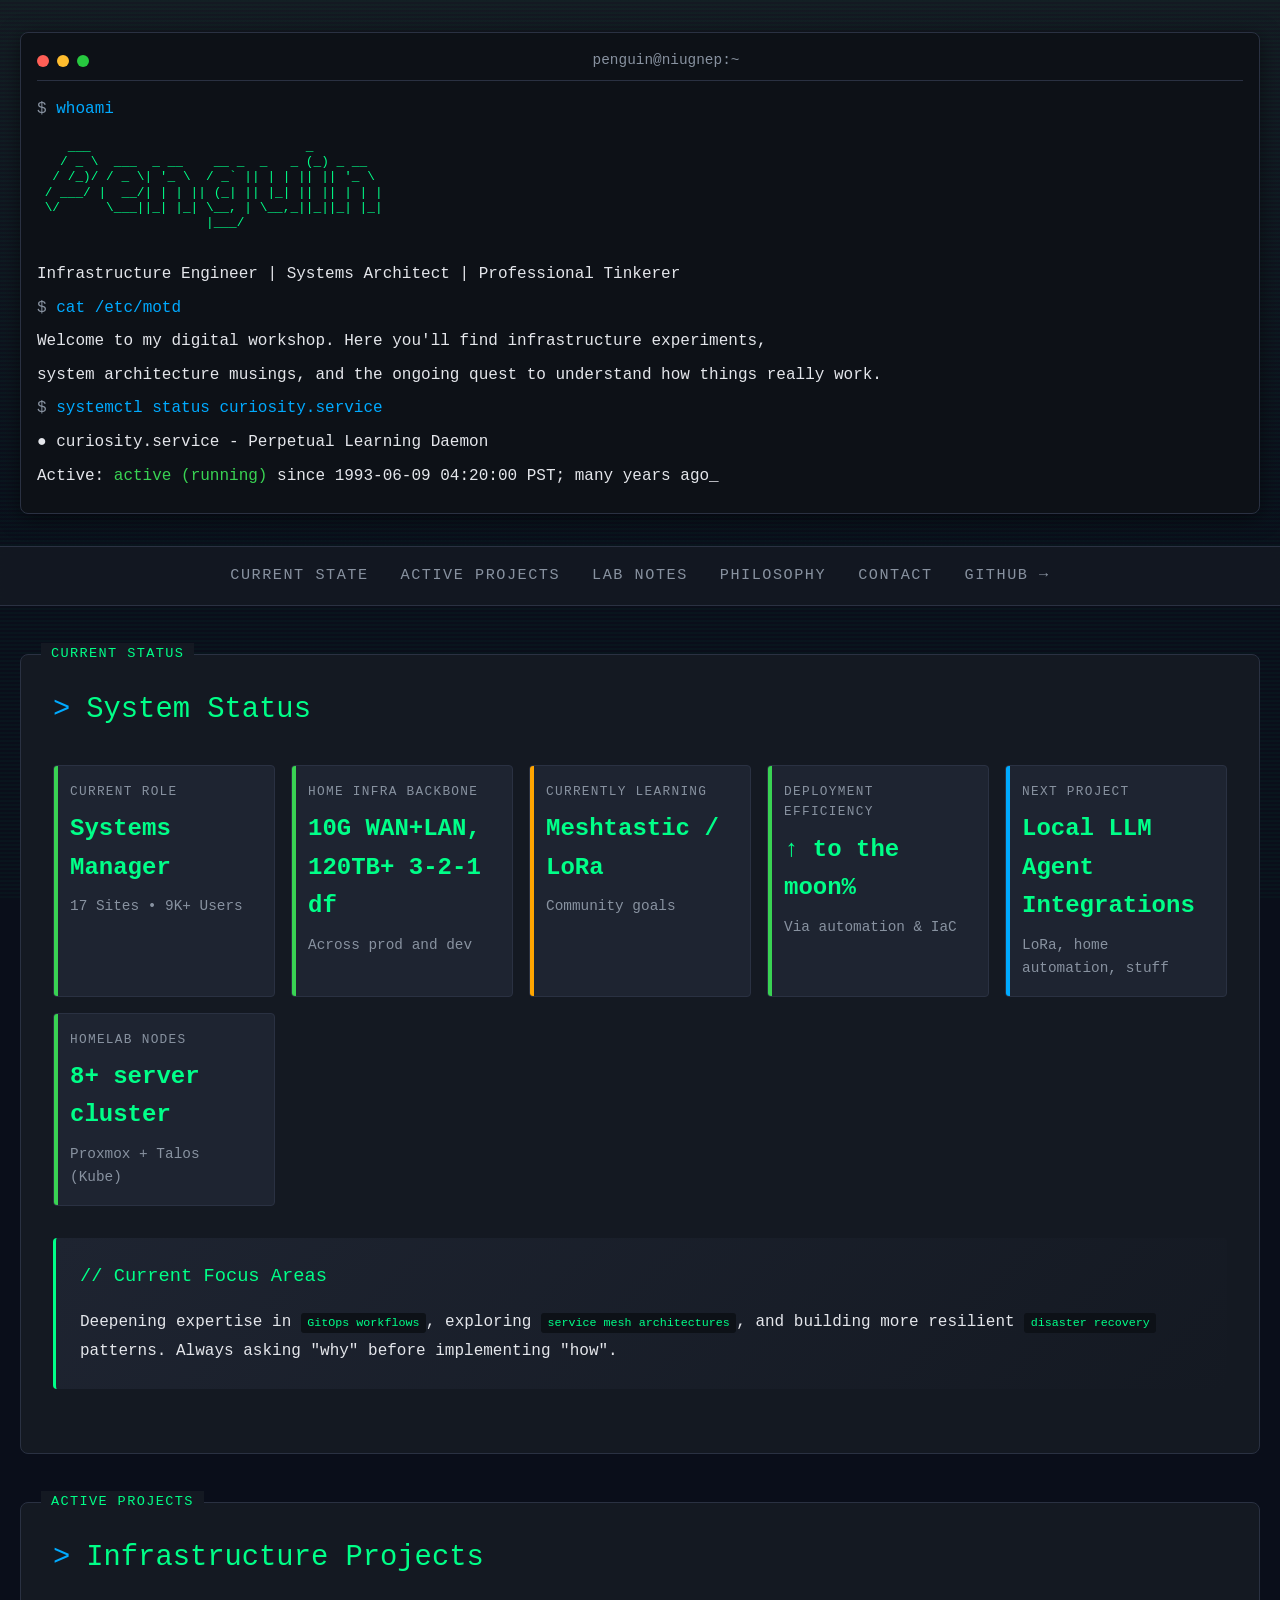
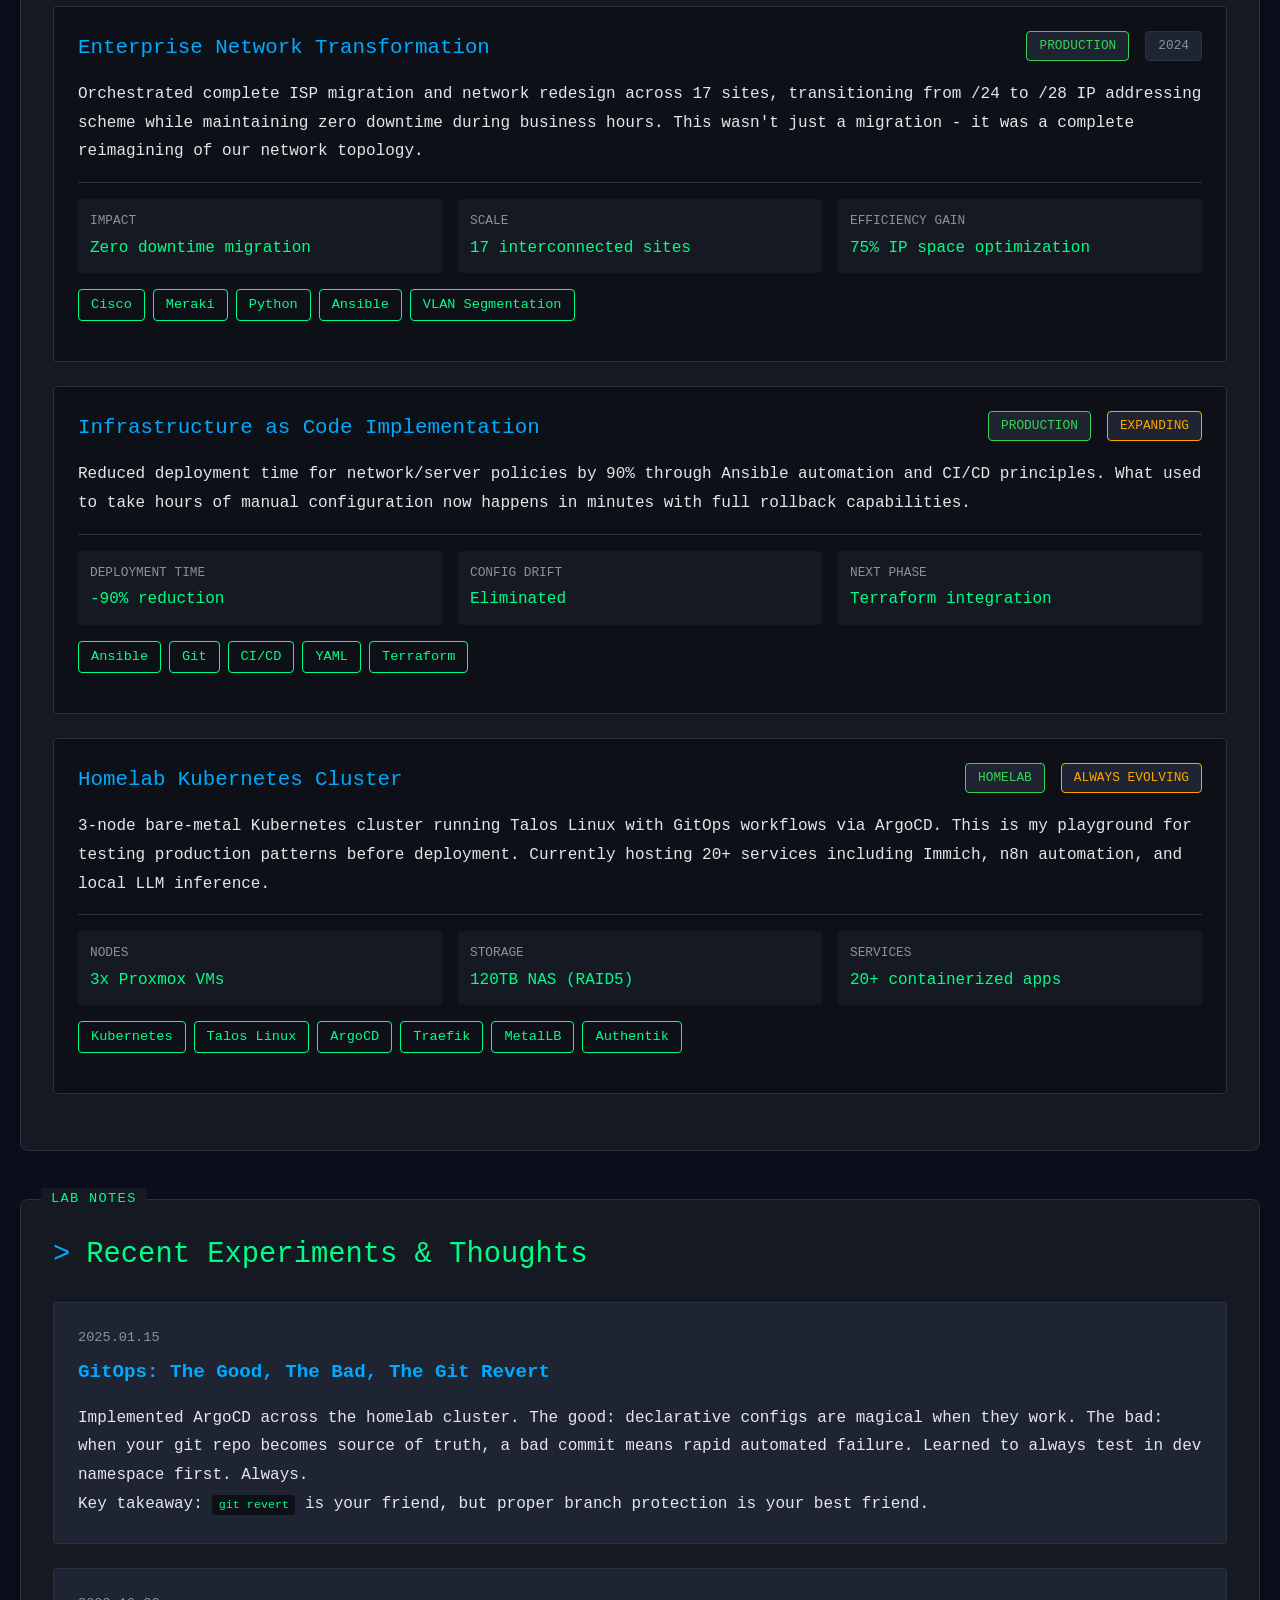
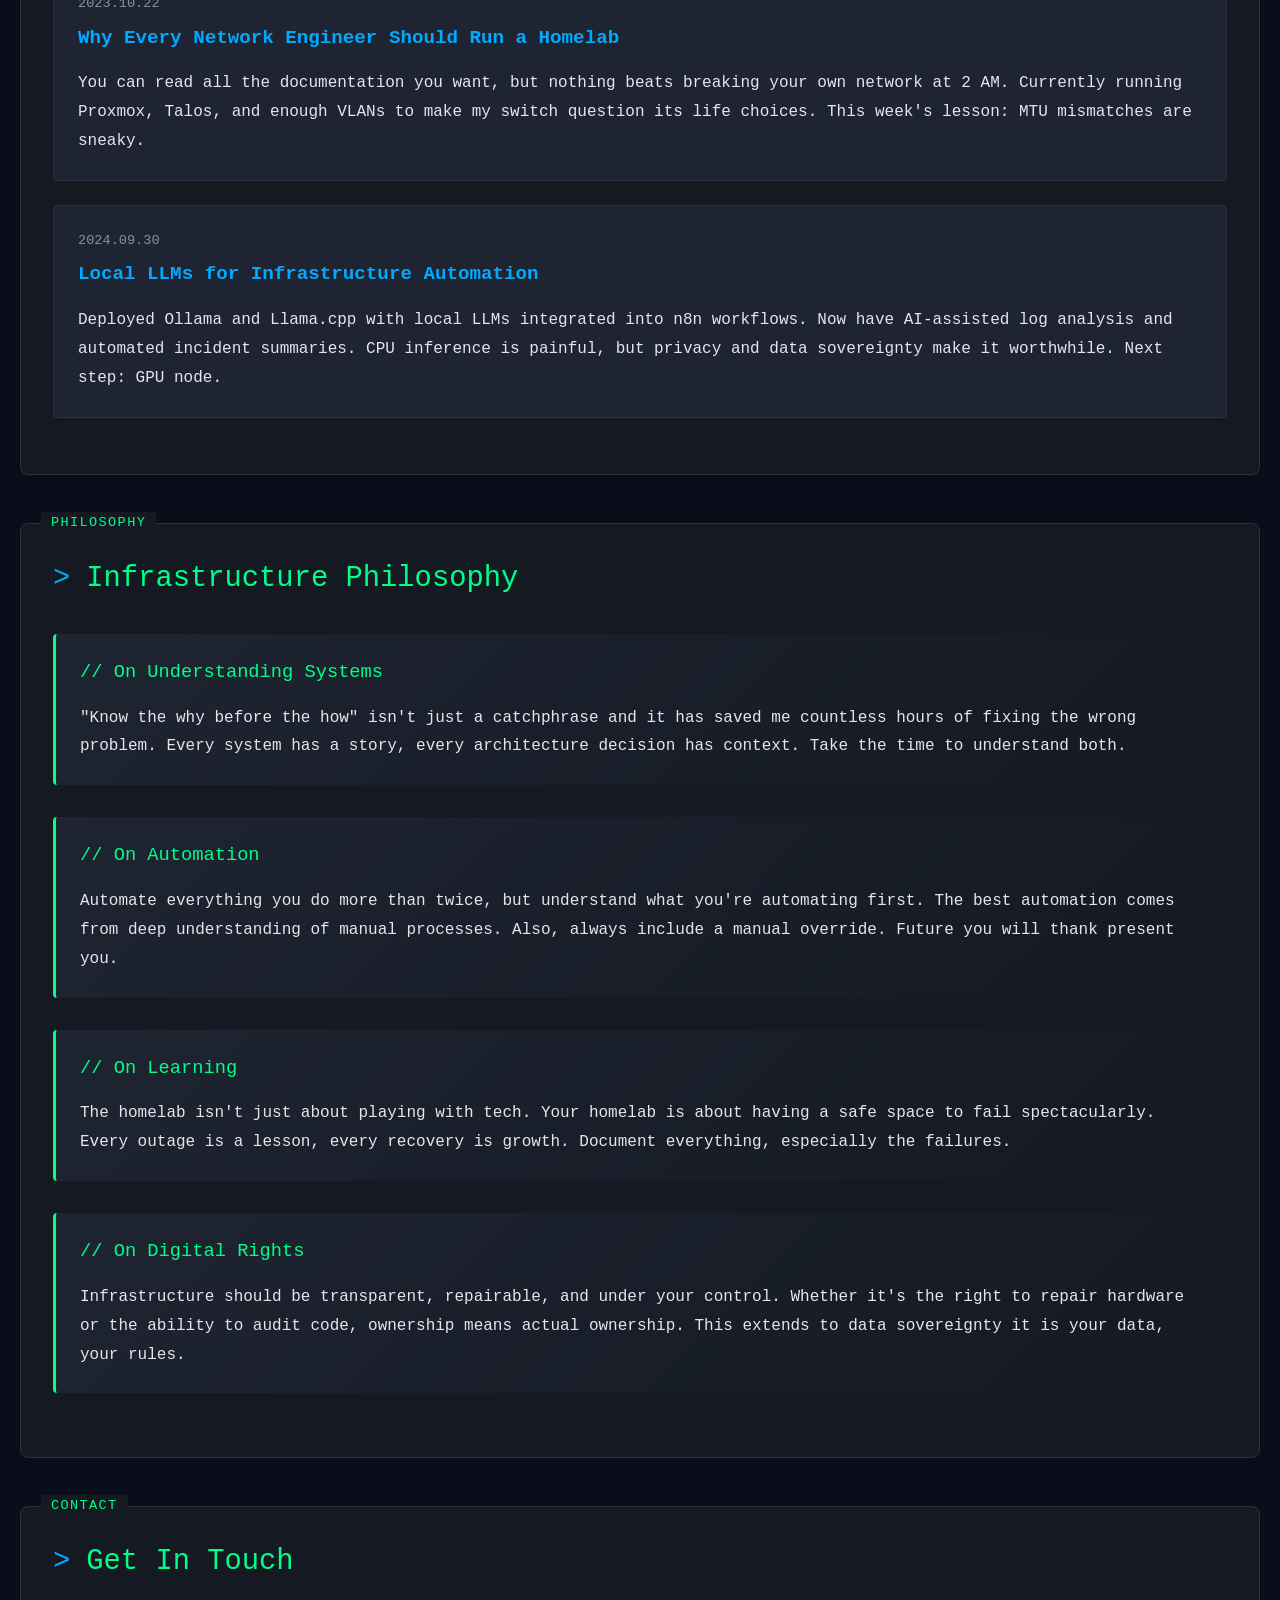
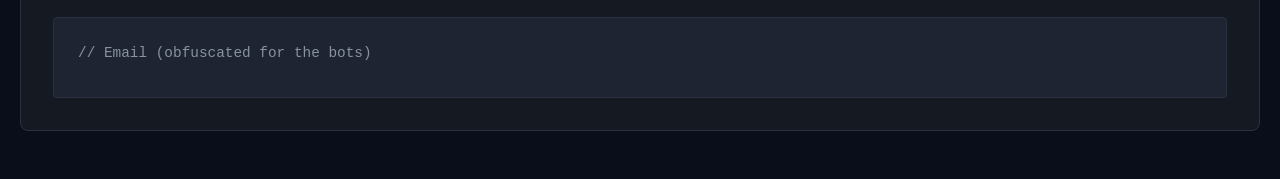
==== index.html @ 7bae8dff "Update index.html yolo new website design - maybe too edgy who knows" ====
<!DOCTYPE html>
<html lang="en">
<head>
    <meta charset="UTF-8">
    <meta name="viewport" content="width=device-width, initial-scale=1.0">
    <title>niugnep.me | Infrastructure Lab & Digital Workshop</title>
    <meta name="description" content="Penguin's digital workshop - Infrastructure engineering, homelab experiments, and the ongoing quest to understand how things really work.">
    <style>
        :root {
            --bg-dark: #0a0e1a;
            --bg-medium: #141922;
            --bg-light: #1e2431;
            --accent-primary: #00ff88;
            --accent-secondary: #00aaff;
            --accent-warm: #ff6b35;
            --text-primary: #e4e6eb;
            --text-secondary: #8892a0;
            --border-color: #2a3142;
            --code-bg: #0d1117;
            --success: #39d353;
            --warning: #ffa500;
            --error: #ff4444;
        }
        
        * {
            margin: 0;
            padding: 0;
            box-sizing: border-box;
        }
        
        body {
            font-family: 'Courier New', 'SF Mono', 'Monaco', monospace;
            background: var(--bg-dark);
            color: var(--text-primary);
            line-height: 1.6;
            overflow-x: hidden;
        }

        /* Matrix-style background animation */
        .matrix-bg {
            position: fixed;
            top: 0;
            left: 0;
            width: 100%;
            height: 100%;
            pointer-events: none;
            opacity: 0.03;
            z-index: 0;
            background-image: 
                repeating-linear-gradient(
                    0deg,
                    transparent,
                    transparent 2px,
                    var(--accent-primary) 2px,
                    var(--accent-primary) 4px
                );
            animation: matrix-scroll 20s linear infinite;
        }

        @keyframes matrix-scroll {
            0% { transform: translateY(0); }
            100% { transform: translateY(100px); }
        }

        .container {
            max-width: 1400px;
            margin: 0 auto;
            padding: 0 20px;
            position: relative;
            z-index: 1;
        }

        /* Terminal-style header */
        header {
            padding: 2rem 0;
            border-bottom: 1px solid var(--border-color);
            background: linear-gradient(180deg, var(--bg-medium) 0%, var(--bg-dark) 100%);
        }

        .terminal-header {
            background: var(--code-bg);
            border: 1px solid var(--border-color);
            border-radius: 8px;
            padding: 1rem;
            font-family: 'Courier New', monospace;
            box-shadow: 0 4px 20px rgba(0, 0, 0, 0.5);
        }

        .terminal-bar {
            display: flex;
            align-items: center;
            margin-bottom: 1rem;
            padding-bottom: 0.5rem;
            border-bottom: 1px solid var(--border-color);
        }

        .terminal-dots {
            display: flex;
            gap: 8px;
        }

        .dot {
            width: 12px;
            height: 12px;
            border-radius: 50%;
        }

        .dot.red { background: #ff5f56; }
        .dot.yellow { background: #ffbd2e; }
        .dot.green { background: #27c93f; }

        .terminal-title {
            flex: 1;
            text-align: center;
            color: var(--text-secondary);
            font-size: 0.9rem;
        }

        .terminal-content {
            color: var(--accent-primary);
        }

        .prompt {
            color: var(--text-secondary);
        }

        .command {
            color: var(--accent-secondary);
        }

        .output {
            color: var(--text-primary);
            margin: 0.5rem 0;
        }

        .ascii-art {
            color: var(--accent-primary);
            font-size: 0.8rem;
            line-height: 1.2;
            margin: 1rem 0;
            white-space: pre;
        }

        /* Navigation */
        nav {
            background: var(--bg-medium);
            padding: 1rem 0;
            position: sticky;
            top: 0;
            z-index: 100;
            border-bottom: 1px solid var(--border-color);
            backdrop-filter: blur(10px);
            background: rgba(20, 25, 34, 0.95);
        }

        nav ul {
            display: flex;
            list-style: none;
            gap: 2rem;
            justify-content: center;
            flex-wrap: wrap;
        }

        nav a {
            color: var(--text-secondary);
            text-decoration: none;
            transition: color 0.3s;
            position: relative;
            font-size: 0.95rem;
            text-transform: uppercase;
            letter-spacing: 0.1em;
        }

        nav a:hover {
            color: var(--accent-primary);
        }

        nav a::after {
            content: '';
            position: absolute;
            bottom: -5px;
            left: 0;
            width: 0;
            height: 1px;
            background: var(--accent-primary);
            transition: width 0.3s;
        }

        nav a:hover::after {
            width: 100%;
        }

        /* Main content sections */
        .content-section {
            margin: 3rem 0;
            padding: 2rem;
            background: var(--bg-medium);
            border: 1px solid var(--border-color);
            border-radius: 8px;
            position: relative;
        }

        .content-section::before {
            content: attr(data-section);
            position: absolute;
            top: -12px;
            left: 20px;
            background: var(--bg-medium);
            padding: 0 10px;
            color: var(--accent-primary);
            font-size: 0.85rem;
            text-transform: uppercase;
            letter-spacing: 0.1em;
        }

        h2 {
            color: var(--accent-primary);
            font-size: 1.8rem;
            margin-bottom: 1.5rem;
            font-weight: normal;
            display: flex;
            align-items: center;
            gap: 1rem;
        }

        h2::before {
            content: '>';
            color: var(--accent-secondary);
        }

        /* Status Dashboard */
        .status-grid {
            display: grid;
            grid-template-columns: repeat(auto-fit, minmax(200px, 1fr));
            gap: 1rem;
            margin: 2rem 0;
        }

        .status-card {
            background: var(--bg-light);
            border: 1px solid var(--border-color);
            border-radius: 4px;
            padding: 1rem;
            position: relative;
            overflow: hidden;
        }

        .status-card::before {
            content: '';
            position: absolute;
            top: 0;
            left: 0;
            width: 4px;
            height: 100%;
            background: var(--success);
        }

        .status-card.learning::before {
            background: var(--warning);
        }

        .status-card.planned::before {
            background: var(--accent-secondary);
        }

        .status-label {
            font-size: 0.8rem;
            color: var(--text-secondary);
            text-transform: uppercase;
            letter-spacing: 0.1em;
        }

        .status-value {
            font-size: 1.5rem;
            color: var(--accent-primary);
            margin: 0.5rem 0;
            font-weight: bold;
        }

        .status-detail {
            font-size: 0.9rem;
            color: var(--text-secondary);
        }

        /* Project logs */
        .project-log {
            background: var(--code-bg);
            border: 1px solid var(--border-color);
            border-radius: 4px;
            padding: 1.5rem;
            margin-bottom: 1.5rem;
            position: relative;
        }

        .project-header {
            display: flex;
            justify-content: space-between;
            align-items: flex-start;
            margin-bottom: 1rem;
        }

        .project-title {
            color: var(--accent-secondary);
            font-size: 1.3rem;
            font-weight: normal;
        }

        .project-meta {
            display: flex;
            gap: 1rem;
            flex-wrap: wrap;
        }

        .meta-tag {
            background: var(--bg-light);
            border: 1px solid var(--border-color);
            padding: 0.25rem 0.75rem;
            border-radius: 4px;
            font-size: 0.8rem;
            color: var(--text-secondary);
        }

        .meta-tag.active {
            border-color: var(--success);
            color: var(--success);
        }

        .meta-tag.wip {
            border-color: var(--warning);
            color: var(--warning);
        }

        .project-description {
            color: var(--text-primary);
            margin-bottom: 1rem;
            line-height: 1.8;
        }

        .project-details {
            display: grid;
            grid-template-columns: repeat(auto-fit, minmax(250px, 1fr));
            gap: 1rem;
            margin-top: 1rem;
            padding-top: 1rem;
            border-top: 1px solid var(--border-color);
        }

        .detail-block {
            background: var(--bg-medium);
            padding: 0.75rem;
            border-radius: 4px;
        }

        .detail-label {
            color: var(--text-secondary);
            font-size: 0.8rem;
            text-transform: uppercase;
            margin-bottom: 0.25rem;
        }

        .detail-value {
            color: var(--accent-primary);
        }

        /* Tech stack visualization */
        .tech-stack {
            display: flex;
            flex-wrap: wrap;
            gap: 0.5rem;
            margin: 1rem 0;
        }

        .tech-badge {
            background: transparent;
            border: 1px solid var(--accent-primary);
            color: var(--accent-primary);
            padding: 0.25rem 0.75rem;
            border-radius: 4px;
            font-size: 0.85rem;
            transition: all 0.3s;
        }

        .tech-badge:hover {
            background: var(--accent-primary);
            color: var(--bg-dark);
            transform: translateY(-2px);
        }

        /* About/Philosophy section */
        .philosophy-block {
            background: linear-gradient(135deg, var(--bg-light), var(--bg-medium));
            border-left: 3px solid var(--accent-primary);
            padding: 1.5rem;
            margin: 2rem 0;
            border-radius: 4px;
        }

        .philosophy-block h3 {
            color: var(--accent-primary);
            margin-bottom: 1rem;
            font-weight: normal;
        }

        .philosophy-block p {
            color: var(--text-primary);
            line-height: 1.8;
        }

        /* Contact section */
        .contact-grid {
            display: grid;
            grid-template-columns: repeat(auto-fit, minmax(300px, 1fr));
            gap: 1.5rem;
            margin-top: 2rem;
        }

        .contact-method {
            background: var(--bg-light);
            border: 1px solid var(--border-color);
            padding: 1.5rem;
            border-radius: 4px;
            transition: border-color 0.3s;
        }

        .contact-method:hover {
            border-color: var(--accent-primary);
        }

        .contact-label {
            color: var(--text-secondary);
            font-size: 0.9rem;
            margin-bottom: 0.5rem;
        }

        .contact-value {
            color: var(--accent-secondary);
            font-size: 1.1rem;
            word-break: break-all;
        }

        .contact-value a {
            color: inherit;
            text-decoration: none;
        }

        .contact-value a:hover {
            color: var(--accent-primary);
        }

        /* Lab notes / Blog style entries */
        .lab-note {
            background: var(--bg-light);
            border: 1px solid var(--border-color);
            padding: 1.5rem;
            margin-bottom: 1.5rem;
            border-radius: 4px;
        }

        .note-date {
            color: var(--text-secondary);
            font-size: 0.85rem;
            margin-bottom: 0.5rem;
        }

        .note-title {
            color: var(--accent-secondary);
            font-size: 1.2rem;
            margin-bottom: 1rem;
        }

        .note-content {
            color: var(--text-primary);
            line-height: 1.8;
        }

        /* Footer */
        footer {
            margin-top: 4rem;
            padding: 2rem 0;
            border-top: 1px solid var(--border-color);
            text-align: center;
            color: var(--text-secondary);
        }

        .footer-links {
            display: flex;
            justify-content: center;
            gap: 2rem;
            margin-bottom: 1rem;
        }

        .footer-links a {
            color: var(--text-secondary);
            text-decoration: none;
            transition: color 0.3s;
        }

        .footer-links a:hover {
            color: var(--accent-primary);
        }

        /* Responsive */
        @media (max-width: 768px) {
            .container {
                padding: 0 15px;
            }

            nav ul {
                gap: 1rem;
            }

            .content-section {
                padding: 1.5rem 1rem;
            }

            .ascii-art {
                font-size: 0.6rem;
            }
        }

        /* Utility classes */
        .blink {
            animation: blink 1s infinite;
        }

        @keyframes blink {
            0%, 50% { opacity: 1; }
            51%, 100% { opacity: 0; }
        }

        .monospace {
            font-family: 'Courier New', monospace;
        }

        code {
            background: var(--code-bg);
            color: var(--accent-primary);
            padding: 0.2rem 0.4rem;
            border-radius: 3px;
            font-size: 0.9em;
        }
    </style>
</head>
<body>
    <div class="matrix-bg"></div>
    
    <header>
        <div class="container">
            <div class="terminal-header">
                <div class="terminal-bar">
                    <div class="terminal-dots">
                        <span class="dot red"></span>
                        <span class="dot yellow"></span>
                        <span class="dot green"></span>
                    </div>
                    <div class="terminal-title">penguin@niugnep:~</div>
                </div>
                <div class="terminal-content">
                    <div>
                        <span class="prompt">$</span>
                        <span class="command"> whoami</span>
                    </div>
                    <pre class="ascii-art">
    ___                            _        
   / _ \  ___  _ __    __ _  _   _ (_) _ __  
  / /_)/ / _ \| '_ \  / _` || | | || || '_ \ 
 / ___/ |  __/| | | || (_| || |_| || || | | |
 \/      \___||_| |_| \__, | \__,_||_||_| |_|
                      |___/                   
                    </pre>
                    <div class="output">Infrastructure Engineer | Systems Architect | Professional Tinkerer</div>
                    <div>
                        <span class="prompt">$</span>
                        <span class="command"> cat /etc/motd</span>
                    </div>
                    <div class="output">Welcome to my digital workshop. Here you'll find infrastructure experiments,</div>
                    <div class="output">system architecture musings, and the ongoing quest to understand how things really work.</div>
                    <div>
                        <span class="prompt">$</span>
                        <span class="command"> systemctl status curiosity.service</span>
                    </div>
                    <div class="output">● curiosity.service - Perpetual Learning Daemon</div>
                    <div class="output">   Active: <span style="color: var(--success);">active (running)</span> since 1993-06-09 04:20:00 PST; many years ago<span class="blink">_</span></div>
                </div>
            </div>
        </div>
    </header>

    <nav>
        <div class="container">
            <ul>
                <li><a href="#current">Current State</a></li>
                <li><a href="#projects">Active Projects</a></li>
                <li><a href="#lab">Lab Notes</a></li>
                <li><a href="#philosophy">Philosophy</a></li>
                <li><a href="#contact">Contact</a></li>
                <li><a href="https://github.com/niugnepenguin" target="_blank">GitHub →</a></li>
            </ul>
        </div>
    </nav>

    <div class="container">
        <section id="current" class="content-section" data-section="Current Status">
            <h2>System Status</h2>
            
            <div class="status-grid">
                <div class="status-card">
                    <div class="status-label">Current Role</div>
                    <div class="status-value">Systems Manager</div>
                    <div class="status-detail"> 17 Sites • 9K+ Users</div>
                </div>
                
                <div class="status-card">
                    <div class="status-label">Home Infra Backbone</div>
                    <div class="status-value">10G WAN+LAN, 120TB+ 3-2-1 df</div>
                    <div class="status-detail">Across prod and dev</div>
                </div>
                
                <div class="status-card learning">
                    <div class="status-label">Currently Learning</div>
                    <div class="status-value">Meshtastic / LoRa</div>
                    <div class="status-detail">Community goals</div>
                </div>
                
                <div class="status-card">
                    <div class="status-label">Deployment Efficiency</div>
                    <div class="status-value">↑ to the moon%</div>
                    <div class="status-detail">Via automation & IaC</div>
                </div>
                
                <div class="status-card planned">
                    <div class="status-label">Next Project</div>
                    <div class="status-value">Local LLM Agent Integrations</div>
                    <div class="status-detail">LoRa, home automation, stuff</div>
                </div>
                
                <div class="status-card">
                    <div class="status-label">Homelab Nodes</div>
                    <div class="status-value">8+ server cluster</div>
                    <div class="status-detail">Proxmox + Talos (Kube)</div>
                </div>
            </div>

            <div class="philosophy-block">
                <h3>// Current Focus Areas</h3>
                <p>Deepening expertise in <code>GitOps workflows</code>, exploring <code>service mesh architectures</code>, and building more resilient <code>disaster recovery</code> patterns. Always asking "why" before implementing "how".</p>
            </div>
        </section>

        <section id="projects" class="content-section" data-section="Active Projects">
            <h2>Infrastructure Projects</h2>
            
            <div class="project-log">
                <div class="project-header">
                    <h3 class="project-title">Enterprise Network Transformation</h3>
                    <div class="project-meta">
                        <span class="meta-tag active">PRODUCTION</span>
                        <span class="meta-tag">2024</span>
                    </div>
                </div>
                <p class="project-description">
                    Orchestrated complete ISP migration and network redesign across 17 sites, transitioning from /24 to /28 IP addressing scheme while maintaining zero downtime during business hours. This wasn't just a migration - it was a complete reimagining of our network topology.
                </p>
                <div class="project-details">
                    <div class="detail-block">
                        <div class="detail-label">Impact</div>
                        <div class="detail-value">Zero downtime migration</div>
                    </div>
                    <div class="detail-block">
                        <div class="detail-label">Scale</div>
                        <div class="detail-value">17 interconnected sites</div>
                    </div>
                    <div class="detail-block">
                        <div class="detail-label">Efficiency Gain</div>
                        <div class="detail-value">75% IP space optimization</div>
                    </div>
                </div>
                <div class="tech-stack">
                    <span class="tech-badge">Cisco</span>
                    <span class="tech-badge">Meraki</span>
                    <span class="tech-badge">Python</span>
                    <span class="tech-badge">Ansible</span>
                    <span class="tech-badge">VLAN Segmentation</span>
                </div>
            </div>

            <div class="project-log">
                <div class="project-header">
                    <h3 class="project-title">Infrastructure as Code Implementation</h3>
                    <div class="project-meta">
                        <span class="meta-tag active">PRODUCTION</span>
                        <span class="meta-tag wip">EXPANDING</span>
                    </div>
                </div>
                <p class="project-description">
                    Reduced deployment time for network/server policies by 90% through Ansible automation and CI/CD principles. What used to take hours of manual configuration now happens in minutes with full rollback capabilities.
                </p>
                <div class="project-details">
                    <div class="detail-block">
                        <div class="detail-label">Deployment Time</div>
                        <div class="detail-value">-90% reduction</div>
                    </div>
                    <div class="detail-block">
                        <div class="detail-label">Config Drift</div>
                        <div class="detail-value">Eliminated</div>
                    </div>
                    <div class="detail-block">
                        <div class="detail-label">Next Phase</div>
                        <div class="detail-value">Terraform integration</div>
                    </div>
                </div>
                <div class="tech-stack">
                    <span class="tech-badge">Ansible</span>
                    <span class="tech-badge">Git</span>
                    <span class="tech-badge">CI/CD</span>
                    <span class="tech-badge">YAML</span>
                    <span class="tech-badge">Terraform</span>
                </div>
            </div>

            <div class="project-log">
                <div class="project-header">
                    <h3 class="project-title">Homelab Kubernetes Cluster</h3>
                    <div class="project-meta">
                        <span class="meta-tag active">HOMELAB</span>
                        <span class="meta-tag wip">ALWAYS EVOLVING</span>
                    </div>
                </div>
                <p class="project-description">
                    3-node bare-metal Kubernetes cluster running Talos Linux with GitOps workflows via ArgoCD. This is my playground for testing production patterns before deployment. Currently hosting 20+ services including Immich, n8n automation, and local LLM inference.
                </p>
                <div class="project-details">
                    <div class="detail-block">
                        <div class="detail-label">Nodes</div>
                        <div class="detail-value">3x Proxmox VMs</div>
                    </div>
                    <div class="detail-block">
                        <div class="detail-label">Storage</div>
                        <div class="detail-value">120TB NAS (RAID5)</div>
                    </div>
                    <div class="detail-block">
                        <div class="detail-label">Services</div>
                        <div class="detail-value">20+ containerized apps</div>
                    </div>
                </div>
                <div class="tech-stack">
                    <span class="tech-badge">Kubernetes</span>
                    <span class="tech-badge">Talos Linux</span>
                    <span class="tech-badge">ArgoCD</span>
                    <span class="tech-badge">Traefik</span>
                    <span class="tech-badge">MetalLB</span>
                    <span class="tech-badge">Authentik</span>
                </div>
            </div>
        </section>

        <section id="lab" class="content-section" data-section="Lab Notes">
            <h2>Recent Experiments & Thoughts</h2>
            
            <div class="lab-note">
                <div class="note-date">2025.01.15</div>
                <h3 class="note-title">GitOps: The Good, The Bad, The Git Revert</h3>
                <div class="note-content">
                    <p>Implemented ArgoCD across the homelab cluster. The good: declarative configs are magical when they work. The bad: when your git repo becomes source of truth, a bad commit means rapid automated failure. Learned to always test in dev namespace first. Always.</p>
                    <p>Key takeaway: <code>git revert</code> is your friend, but proper branch protection is your best friend.</p>
                </div>
            </div>

            <div class="lab-note">
                <div class="note-date">2023.10.22</div>
                <h3 class="note-title">Why Every Network Engineer Should Run a Homelab</h3>
                <div class="note-content">
                    <p>You can read all the documentation you want, but nothing beats breaking your own network at 2 AM. Currently running Proxmox, Talos, and enough VLANs to make my switch question its life choices. This week's lesson: MTU mismatches are sneaky.</p>
                </div>
            </div>

            <div class="lab-note">
                <div class="note-date">2024.09.30</div>
                <h3 class="note-title">Local LLMs for Infrastructure Automation</h3>
                <div class="note-content">
                    <p>Deployed Ollama and Llama.cpp with local LLMs integrated into n8n workflows. Now have AI-assisted log analysis and automated incident summaries. CPU inference is painful, but privacy and data sovereignty make it worthwhile. Next step: GPU node.</p>
                </div>
            </div>
        </section>

        <section id="philosophy" class="content-section" data-section="Philosophy">
            <h2>Infrastructure Philosophy</h2>
            
            <div class="philosophy-block">
                <h3>// On Understanding Systems</h3>
                <p>"Know the why before the how" isn't just a catchphrase and it has saved me countless hours of fixing the wrong problem. Every system has a story, every architecture decision has context. Take the time to understand both.</p>
            </div>

            <div class="philosophy-block">
                <h3>// On Automation</h3>
                <p>Automate everything you do more than twice, but understand what you're automating first. The best automation comes from deep understanding of manual processes. Also, always include a manual override. Future you will thank present you.</p>
            </div>

            <div class="philosophy-block">
                <h3>// On Learning</h3>
                <p>The homelab isn't just about playing with tech. Your homelab is about having a safe space to fail spectacularly. Every outage is a lesson, every recovery is growth. Document everything, especially the failures.</p>
            </div>

            <div class="philosophy-block">
                <h3>// On Digital Rights</h3>
                <p>Infrastructure should be transparent, repairable, and under your control. Whether it's the right to repair hardware or the ability to audit code, ownership means actual ownership. This extends to data sovereignty it is your data, your rules.</p>
            </div>
        </section>

        <section id="contact" class="content-section" data-section="Contact">
            <h2>Get In Touch</h2>
            
            <div class="contact-grid">
                <div class="contact-method">
                    <div class="contact-label">// Email (obfuscated for the bots)</div>
                    <div class="contact-value">
                        <span id="email-contact"></span>
                        <script>
                            // Email obfuscation that actually works
                            (function() {
                                const e1 = 'hello';
                                const e2 = String.fromCharCode(64);
                                const e3 = 'niugnep';
                                const e4 = String.fromCharCode(46);
                                const e5 = 'fyi';
                                const email = e1 + e2 + e3 + e4 + e5;
                                const link = document.createElement('a');
                                link.href = 'mailto:' + email;
                                link.textContent = email;
                                document.getElementById('email-contact').appendChild(link);
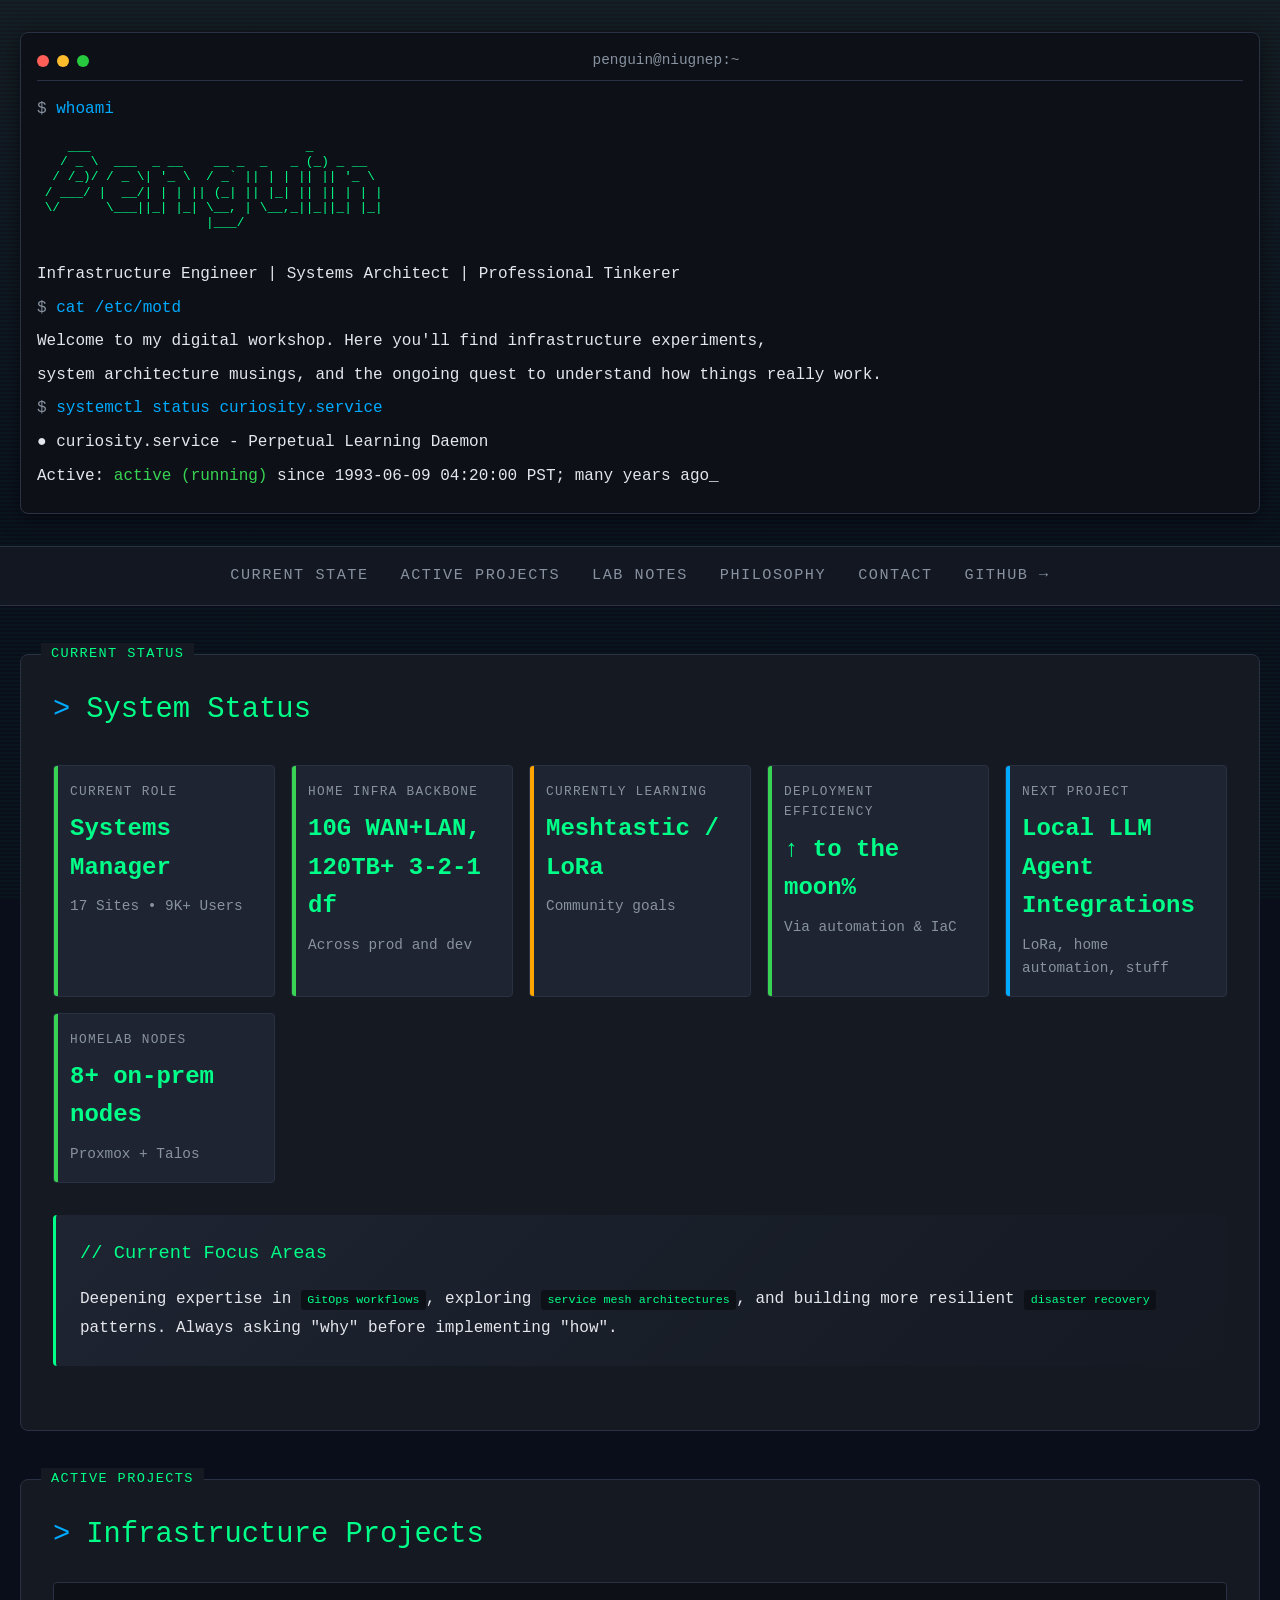
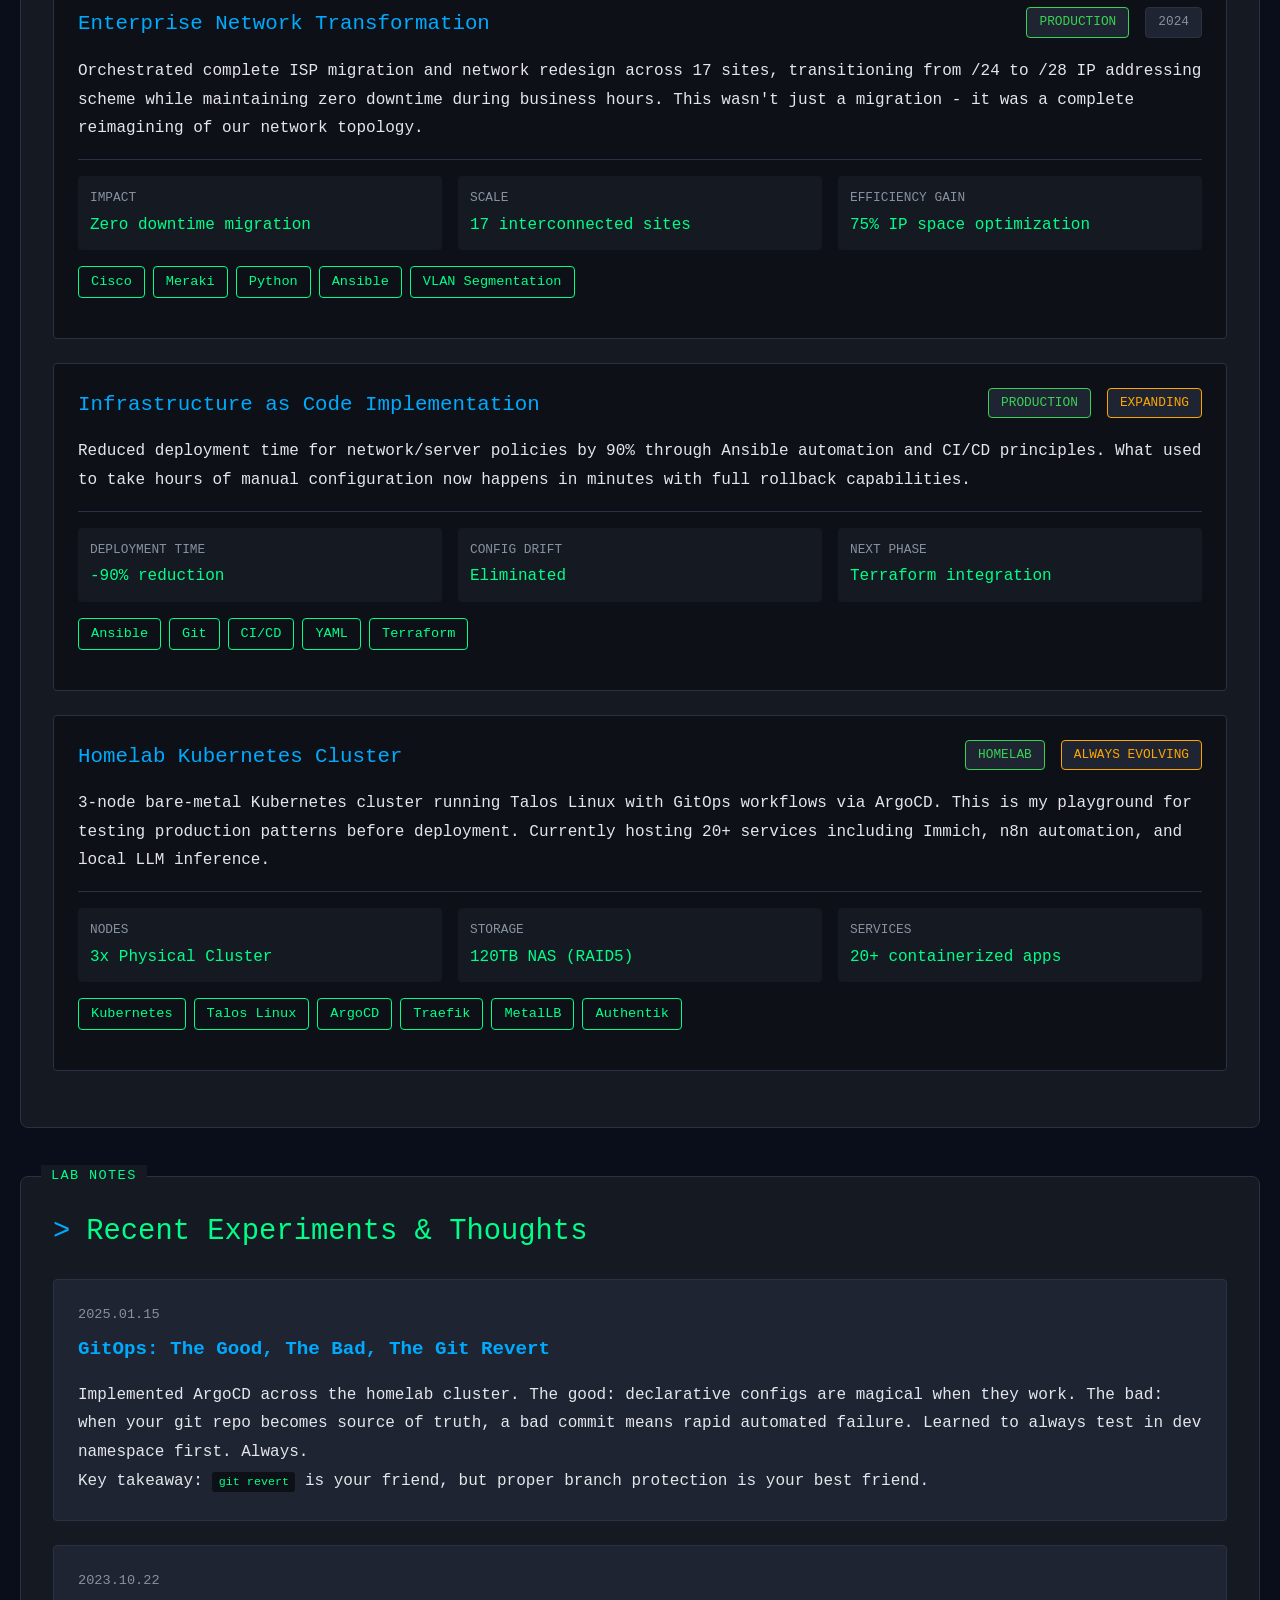
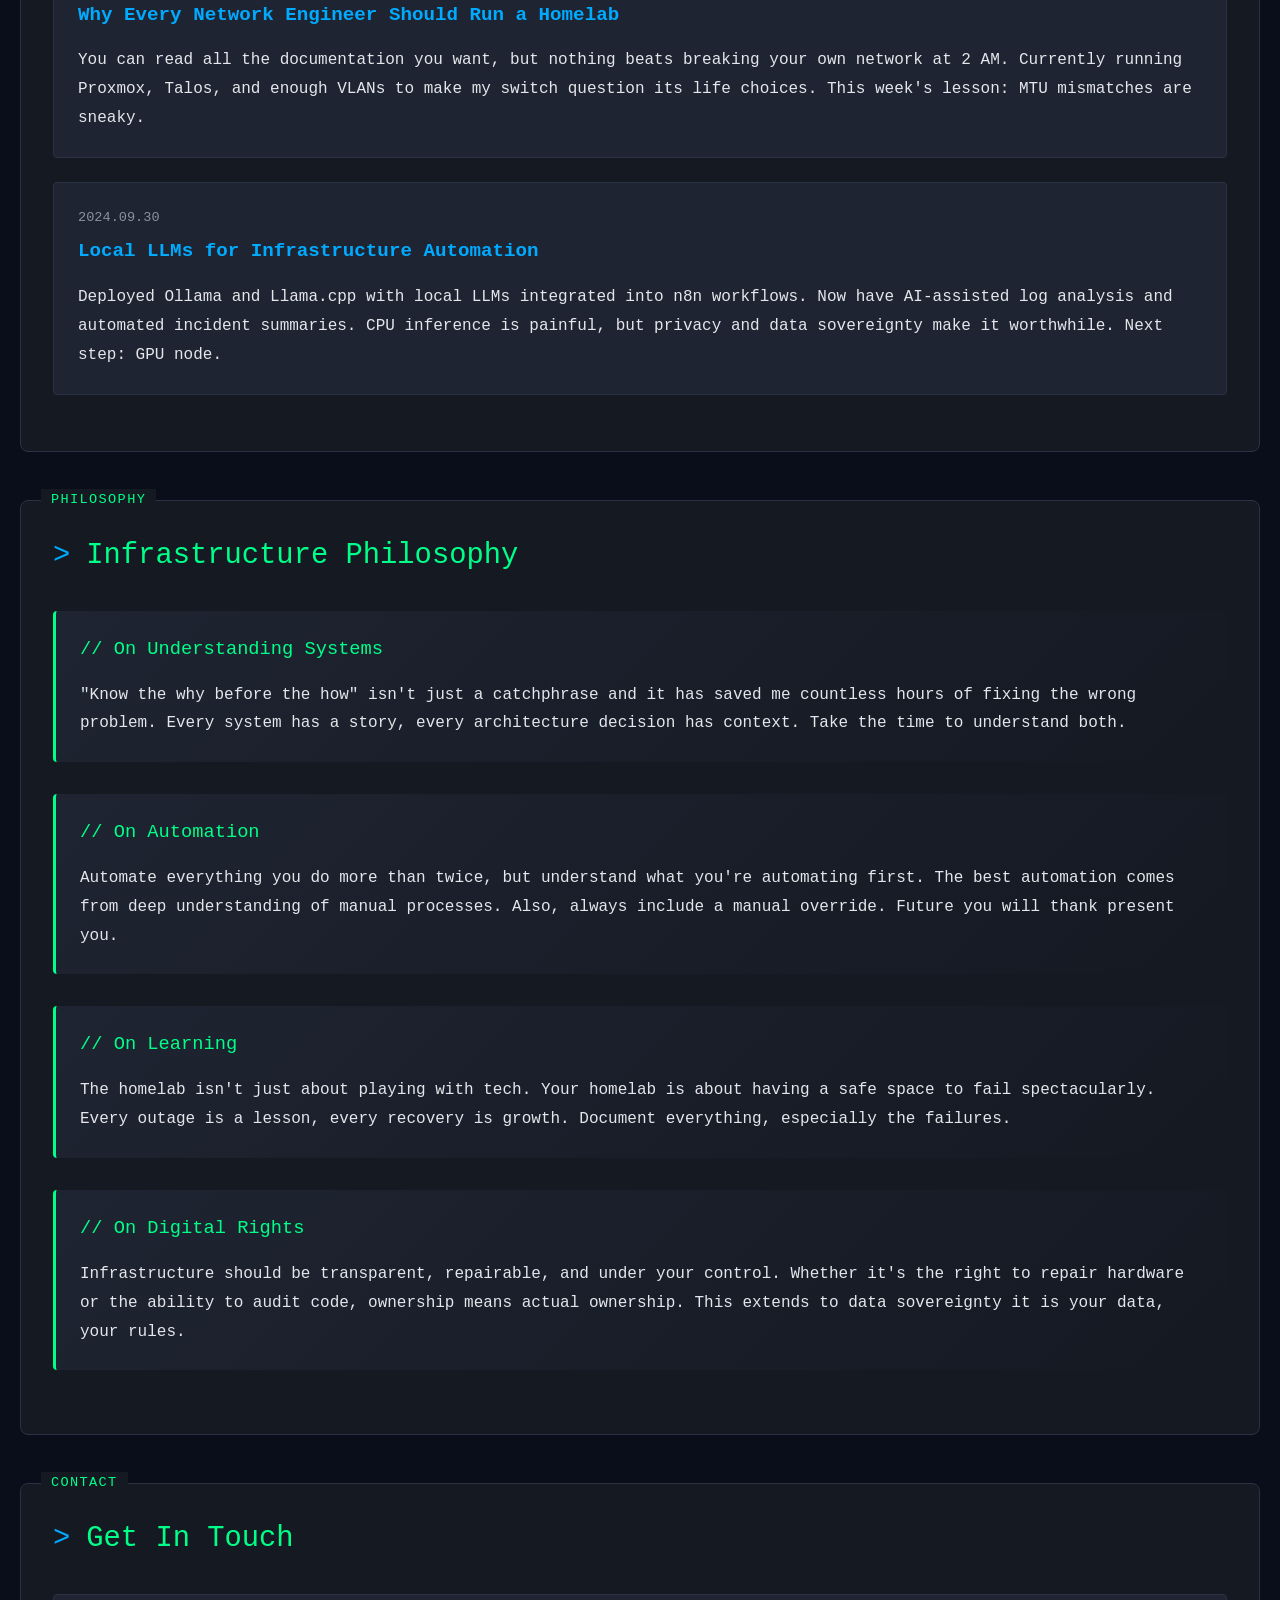
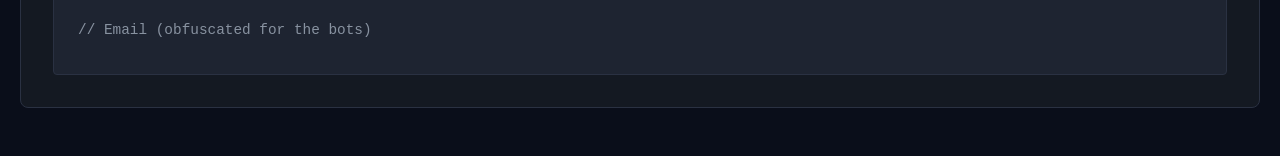
==== commit fe0316d1: "Update index.html typos / poor qa first time around" ====
--- a/index.html
+++ b/index.html
@@ -636,8 +636,8 @@
                 
                 <div class="status-card">
                     <div class="status-label">Homelab Nodes</div>
-                    <div class="status-value">8+ server cluster</div>
-                    <div class="status-detail">Proxmox + Talos (Kube)</div>
+                    <div class="status-value">8+ on-prem nodes</div>
+                    <div class="status-detail">Proxmox + Talos</div>
                 </div>
             </div>
 
@@ -732,7 +732,7 @@
                 <div class="project-details">
                     <div class="detail-block">
                         <div class="detail-label">Nodes</div>
-                        <div class="detail-value">3x Proxmox VMs</div>
+                        <div class="detail-value">3x Physical Cluster</div>
                     </div>
                     <div class="detail-block">
                         <div class="detail-label">Storage</div>
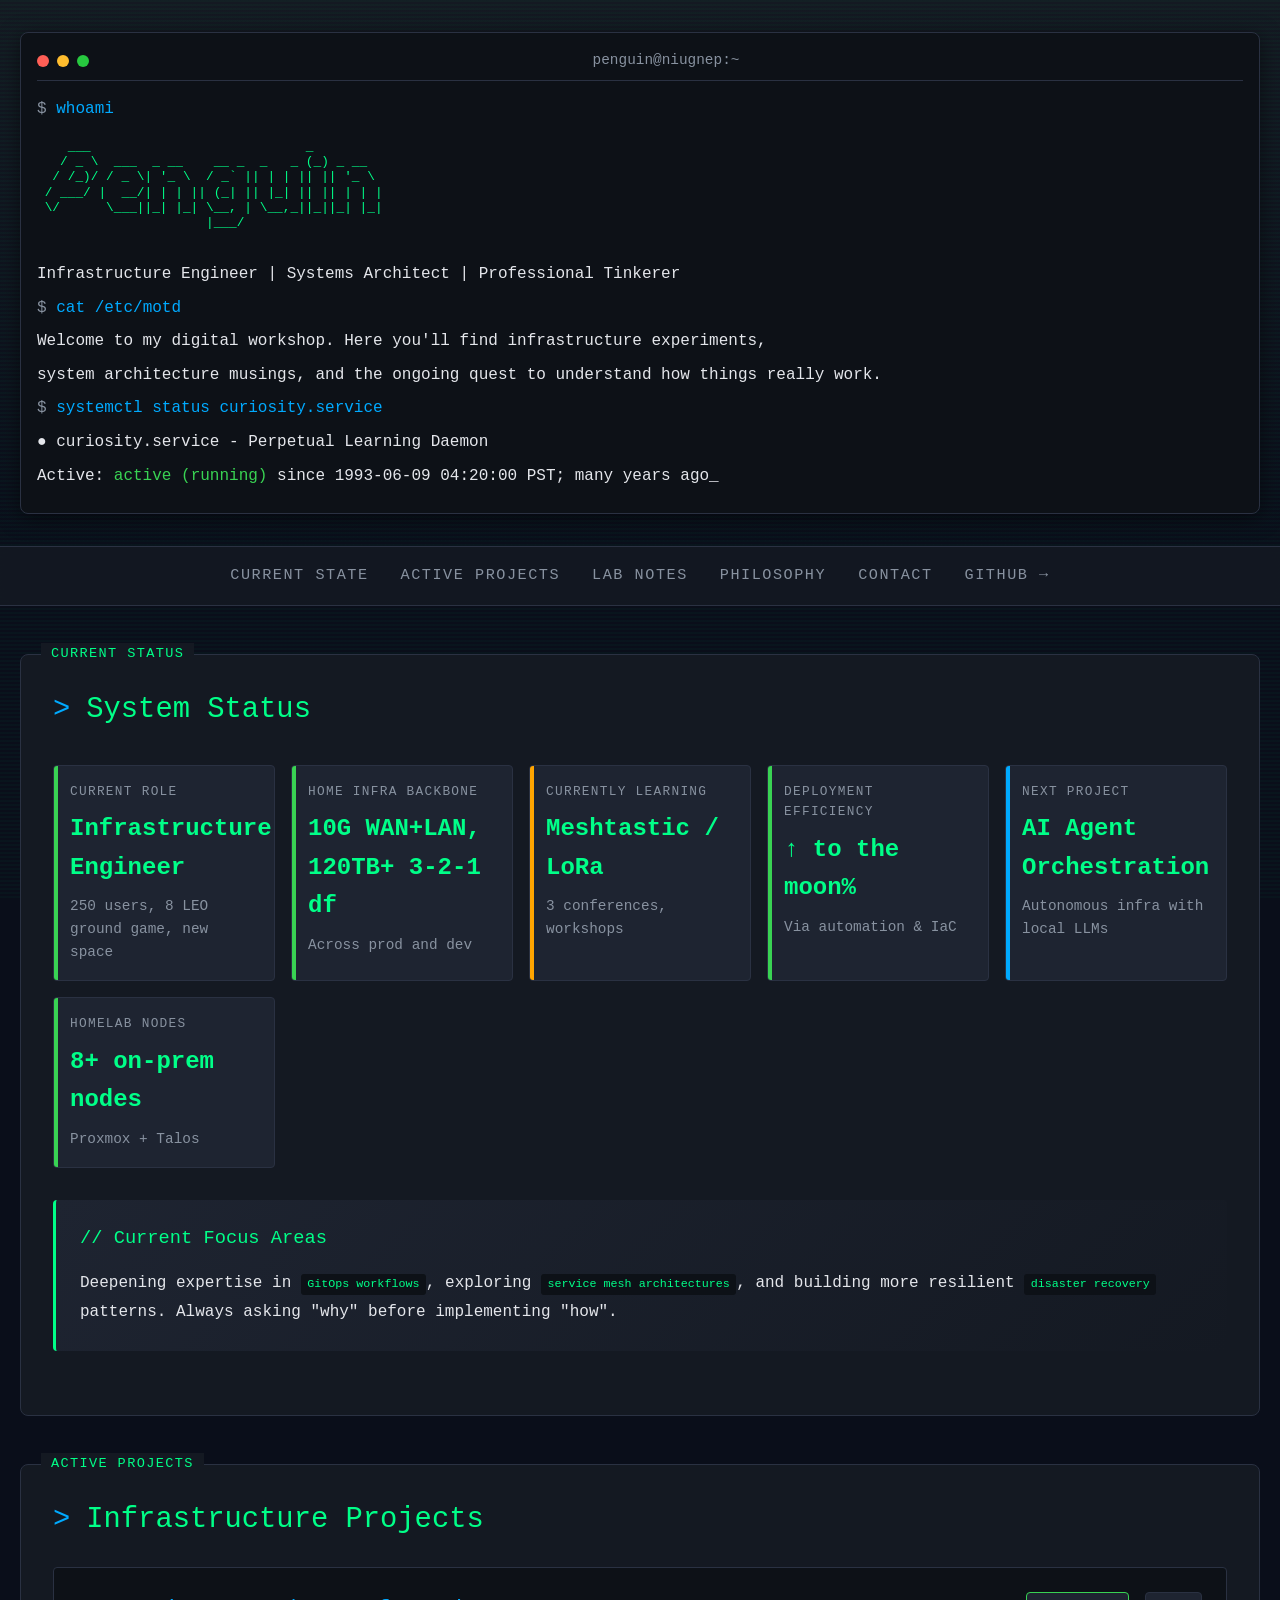
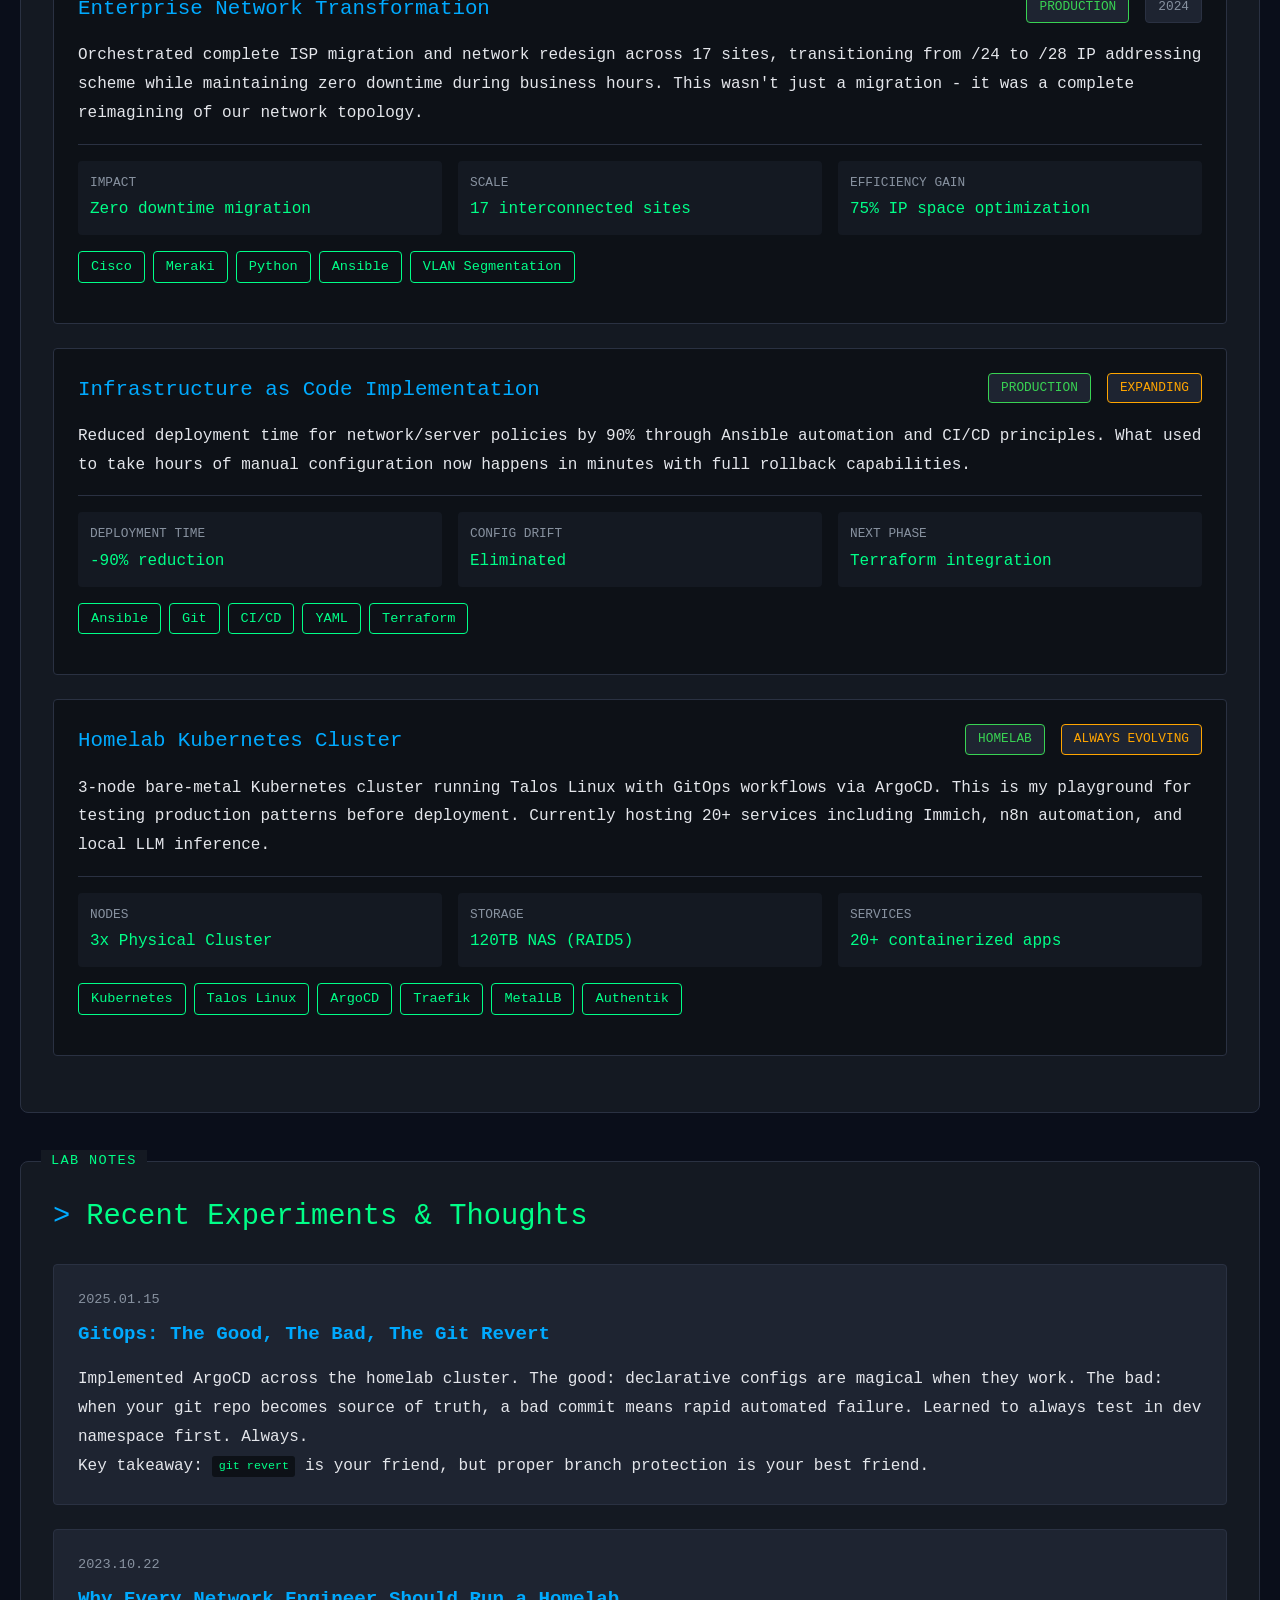
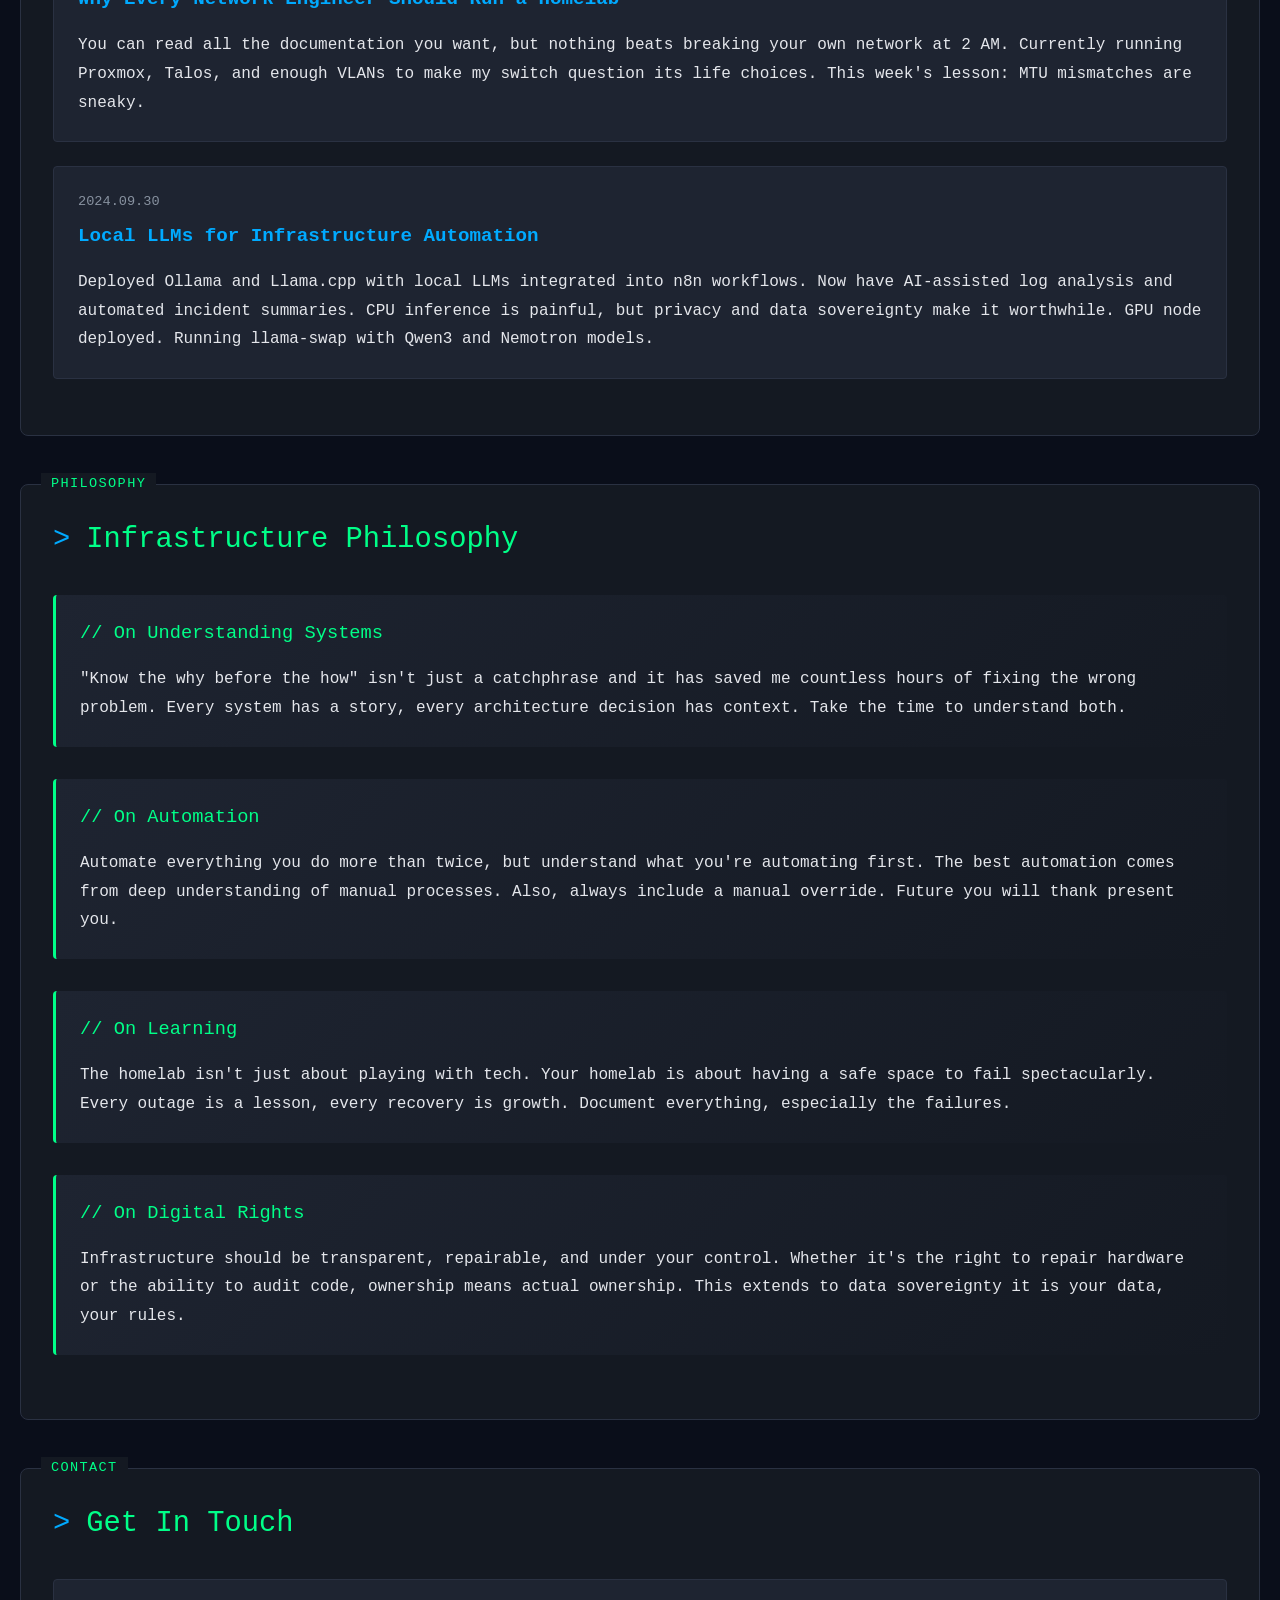
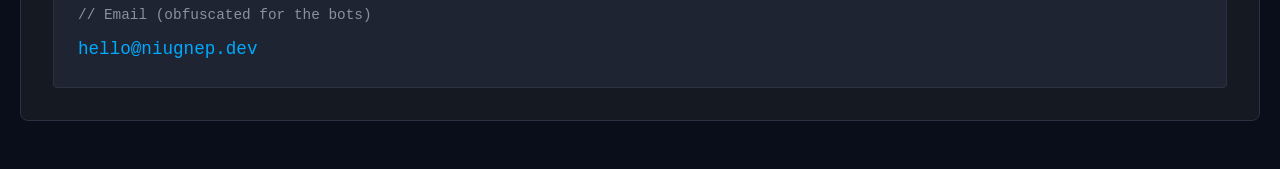
==== commit c540a5ef: "Update status: county → aerospace, new space role - Current Role: 17 Sites 9K+ Users → 250 users, 8 " ====
--- a/index.html
+++ b/index.html
@@ -447,6 +447,13 @@
             color: var(--accent-primary);
         }
 
+        .website-field {
+            position: absolute;
+            left: -9999px;
+            opacity: 0;
+            pointer-events: none;
+        }
+
         /* Lab notes / Blog style entries */
         .lab-note {
             background: var(--bg-light);
@@ -606,8 +613,9 @@
             <div class="status-grid">
                 <div class="status-card">
                     <div class="status-label">Current Role</div>
-                    <div class="status-value">Systems Manager</div>
-                    <div class="status-detail"> 17 Sites • 9K+ Users</div>
+                    <div class="status-value">Infrastructure Engineer</div>
+                    <div class="status-detail">250 users, 8 LEO</div>
+                    <div class="status-detail">ground game, new space</div>
                 </div>
                 
                 <div class="status-card">
@@ -619,7 +627,7 @@
                 <div class="status-card learning">
                     <div class="status-label">Currently Learning</div>
                     <div class="status-value">Meshtastic / LoRa</div>
-                    <div class="status-detail">Community goals</div>
+                    <div class="status-detail">3 conferences, workshops</div>
                 </div>
                 
                 <div class="status-card">
@@ -630,8 +638,8 @@
                 
                 <div class="status-card planned">
                     <div class="status-label">Next Project</div>
-                    <div class="status-value">Local LLM Agent Integrations</div>
-                    <div class="status-detail">LoRa, home automation, stuff</div>
+                    <div class="status-value">AI Agent Orchestration</div>
+                    <div class="status-detail">Autonomous infra with local LLMs</div>
                 </div>
                 
                 <div class="status-card">
@@ -778,7 +786,7 @@
                 <div class="note-date">2024.09.30</div>
                 <h3 class="note-title">Local LLMs for Infrastructure Automation</h3>
                 <div class="note-content">
-                    <p>Deployed Ollama and Llama.cpp with local LLMs integrated into n8n workflows. Now have AI-assisted log analysis and automated incident summaries. CPU inference is painful, but privacy and data sovereignty make it worthwhile. Next step: GPU node.</p>
+                    <p>Deployed Ollama and Llama.cpp with local LLMs integrated into n8n workflows. Now have AI-assisted log analysis and automated incident summaries. CPU inference is painful, but privacy and data sovereignty make it worthwhile. GPU node deployed. Running llama-swap with Qwen3 and Nemotron models.</p>
                 </div>
             </div>
         </section>
@@ -807,7 +815,7 @@
             </div>
         </section>
 
-        <section id="contact" class="content-section" data-section="Contact">
+       <section id="contact" class="content-section" data-section="Contact">
             <h2>Get In Touch</h2>
             
             <div class="contact-grid">
@@ -816,16 +824,29 @@
                     <div class="contact-value">
                         <span id="email-contact"></span>
                         <script>
-                            // Email obfuscation that actually works
                             (function() {
                                 const e1 = 'hello';
                                 const e2 = String.fromCharCode(64);
                                 const e3 = 'niugnep';
                                 const e4 = String.fromCharCode(46);
-                                const e5 = 'fyi';
+                                const e5 = 'dev';
                                 const email = e1 + e2 + e3 + e4 + e5;
                                 const link = document.createElement('a');
                                 link.href = 'mailto:' + email;
                                 link.textContent = email;
                                 document.getElementById('email-contact').appendChild(link);
+                            })();
                             
+
+                        </script>
+                    </div>
+                    <!-- Honeypot: hidden form field catches bots -->
+                    <form action="mailto:hello@niugnep.dev" method="GET" style="display:none;" aria-hidden="true">
+                        <input type="text" name="website" class="website-field" tabindex="-1" autocomplete="off" />
+                    </form>
+                </div>
+            </div>
+        </section>
+    </div>
+</body>
+</html>
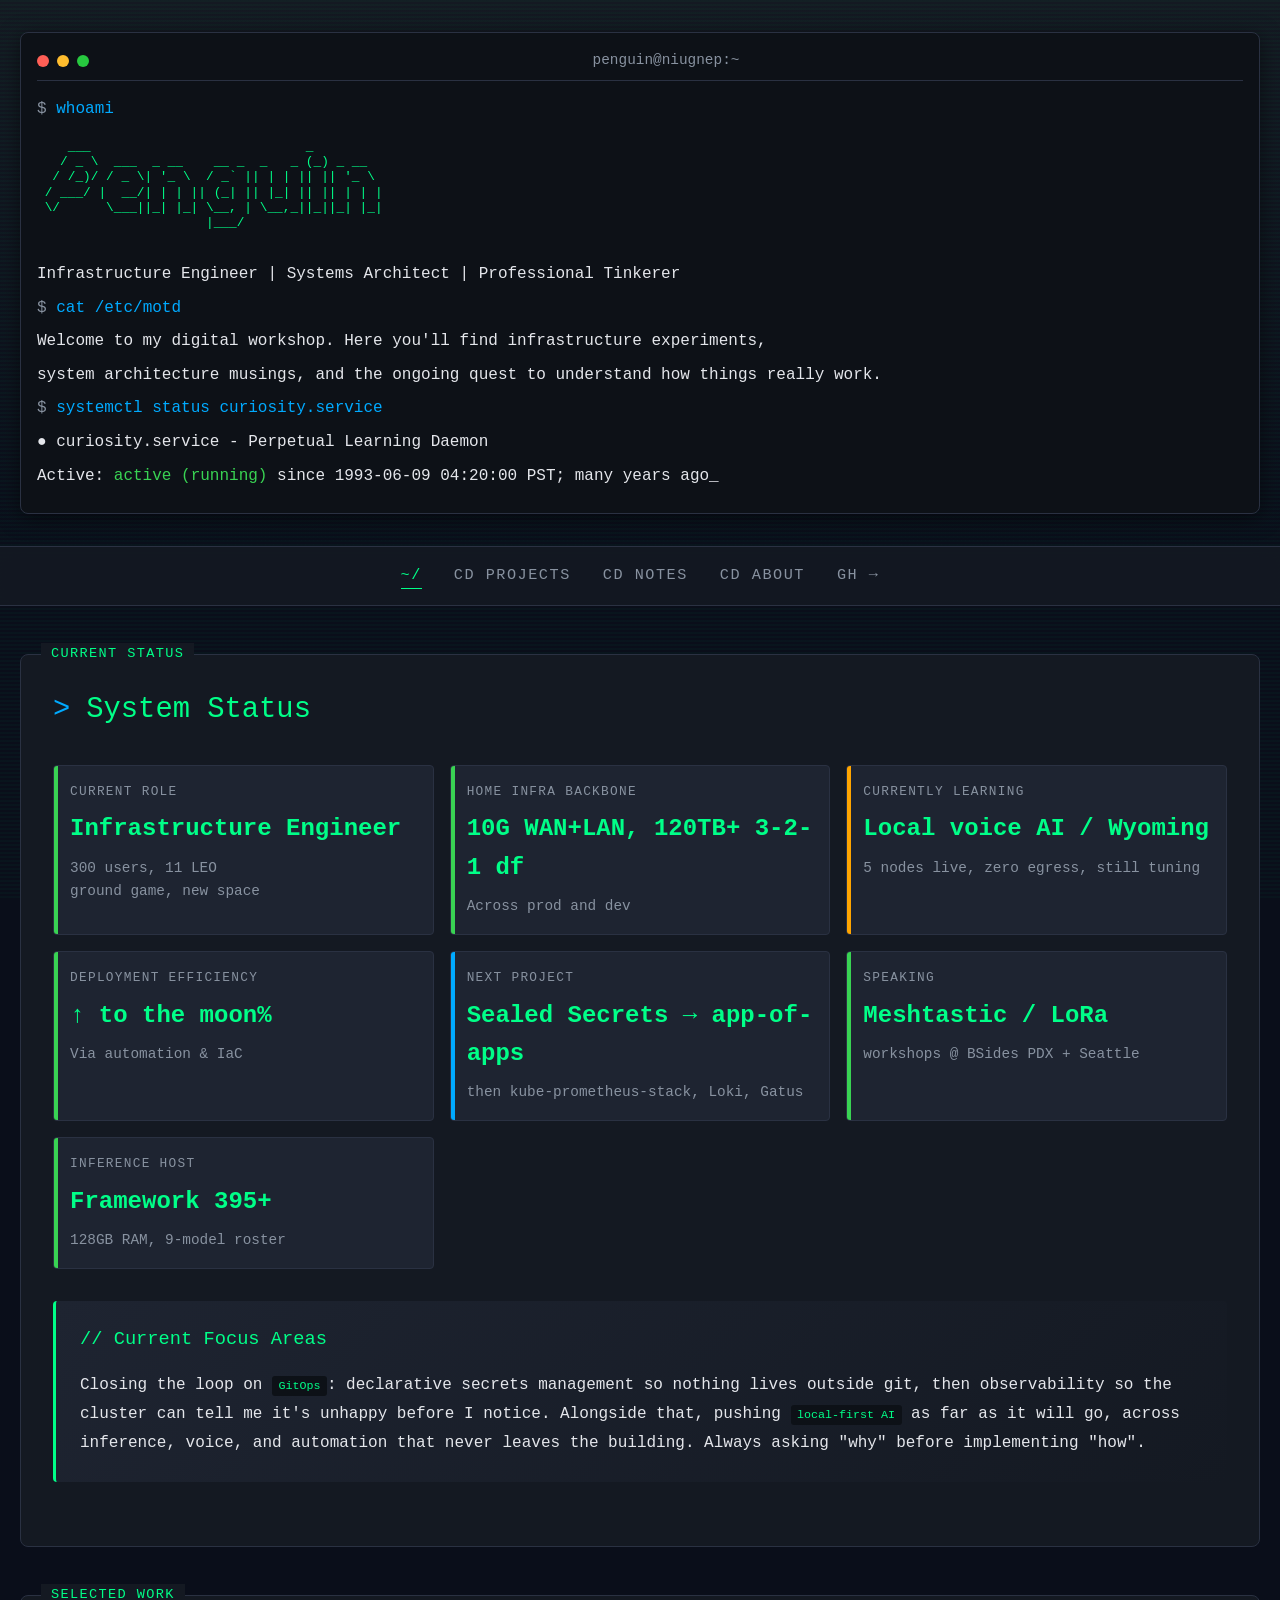
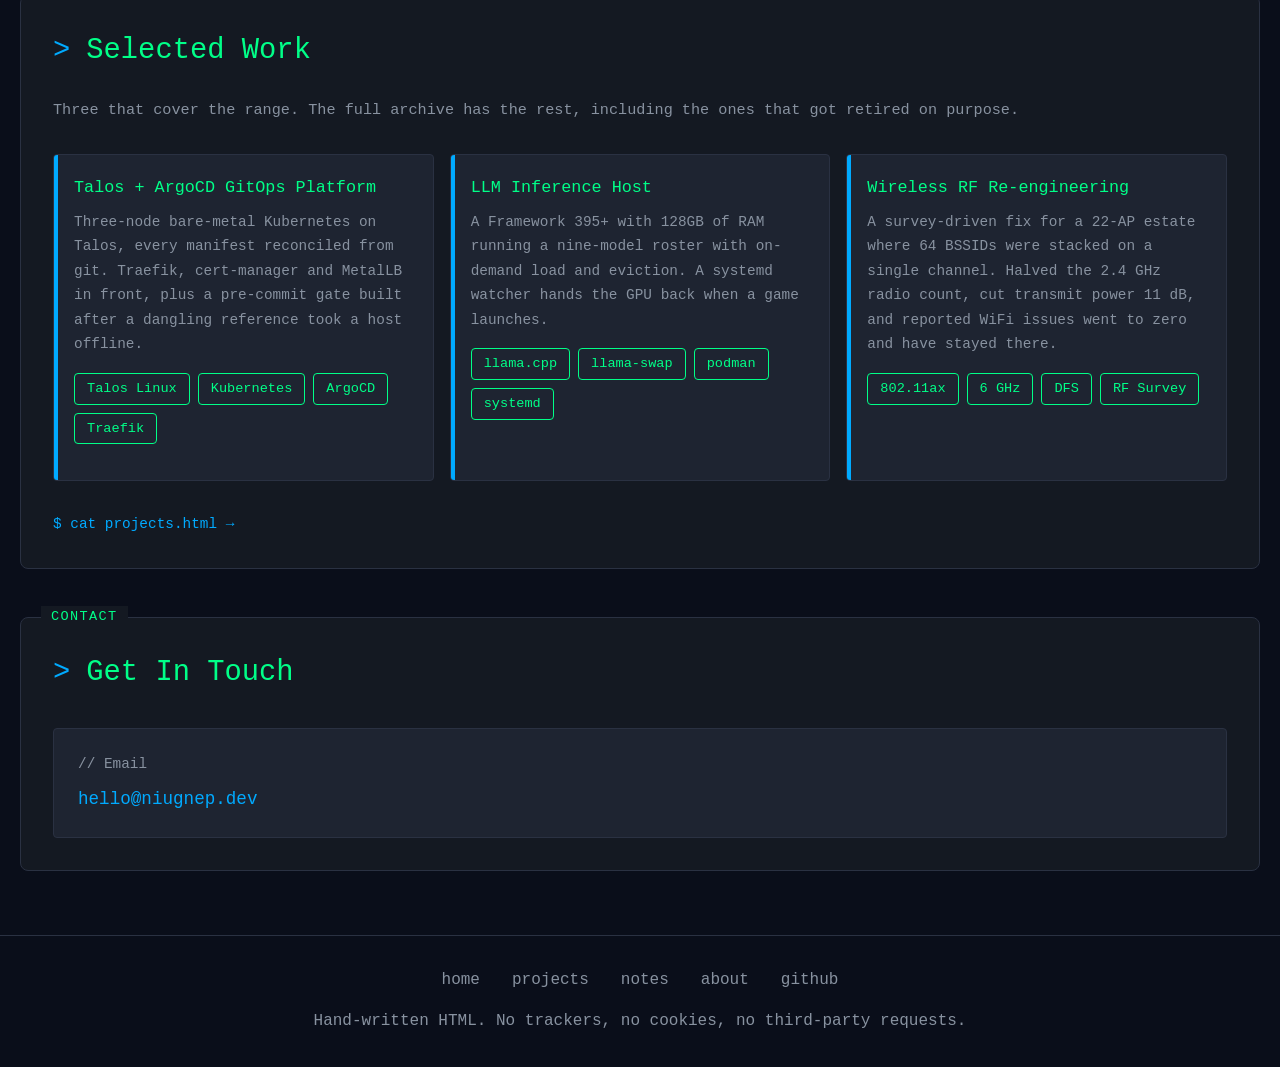
==== commit 183f0e5f: "always commit too early" ====
--- a/index.html
+++ b/index.html
@@ -3,554 +3,22 @@
 <head>
     <meta charset="UTF-8">
     <meta name="viewport" content="width=device-width, initial-scale=1.0">
-    <title>niugnep.me | Infrastructure Lab & Digital Workshop</title>
-    <meta name="description" content="Penguin's digital workshop - Infrastructure engineering, homelab experiments, and the ongoing quest to understand how things really work.">
-    <style>
-        :root {
-            --bg-dark: #0a0e1a;
-            --bg-medium: #141922;
-            --bg-light: #1e2431;
-            --accent-primary: #00ff88;
-            --accent-secondary: #00aaff;
-            --accent-warm: #ff6b35;
-            --text-primary: #e4e6eb;
-            --text-secondary: #8892a0;
-            --border-color: #2a3142;
-            --code-bg: #0d1117;
-            --success: #39d353;
-            --warning: #ffa500;
-            --error: #ff4444;
-        }
-        
-        * {
-            margin: 0;
-            padding: 0;
-            box-sizing: border-box;
-        }
-        
-        body {
-            font-family: 'Courier New', 'SF Mono', 'Monaco', monospace;
-            background: var(--bg-dark);
-            color: var(--text-primary);
-            line-height: 1.6;
-            overflow-x: hidden;
-        }
-
-        /* Matrix-style background animation */
-        .matrix-bg {
-            position: fixed;
-            top: 0;
-            left: 0;
-            width: 100%;
-            height: 100%;
-            pointer-events: none;
-            opacity: 0.03;
-            z-index: 0;
-            background-image: 
-                repeating-linear-gradient(
-                    0deg,
-                    transparent,
-                    transparent 2px,
-                    var(--accent-primary) 2px,
-                    var(--accent-primary) 4px
-                );
-            animation: matrix-scroll 20s linear infinite;
-        }
-
-        @keyframes matrix-scroll {
-            0% { transform: translateY(0); }
-            100% { transform: translateY(100px); }
-        }
-
-        .container {
-            max-width: 1400px;
-            margin: 0 auto;
-            padding: 0 20px;
-            position: relative;
-            z-index: 1;
-        }
-
-        /* Terminal-style header */
-        header {
-            padding: 2rem 0;
-            border-bottom: 1px solid var(--border-color);
-            background: linear-gradient(180deg, var(--bg-medium) 0%, var(--bg-dark) 100%);
-        }
-
-        .terminal-header {
-            background: var(--code-bg);
-            border: 1px solid var(--border-color);
-            border-radius: 8px;
-            padding: 1rem;
-            font-family: 'Courier New', monospace;
-            box-shadow: 0 4px 20px rgba(0, 0, 0, 0.5);
-        }
-
-        .terminal-bar {
-            display: flex;
-            align-items: center;
-            margin-bottom: 1rem;
-            padding-bottom: 0.5rem;
-            border-bottom: 1px solid var(--border-color);
-        }
-
-        .terminal-dots {
-            display: flex;
-            gap: 8px;
-        }
-
-        .dot {
-            width: 12px;
-            height: 12px;
-            border-radius: 50%;
-        }
-
-        .dot.red { background: #ff5f56; }
-        .dot.yellow { background: #ffbd2e; }
-        .dot.green { background: #27c93f; }
-
-        .terminal-title {
-            flex: 1;
-            text-align: center;
-            color: var(--text-secondary);
-            font-size: 0.9rem;
-        }
-
-        .terminal-content {
-            color: var(--accent-primary);
-        }
-
-        .prompt {
-            color: var(--text-secondary);
-        }
-
-        .command {
-            color: var(--accent-secondary);
-        }
-
-        .output {
-            color: var(--text-primary);
-            margin: 0.5rem 0;
-        }
-
-        .ascii-art {
-            color: var(--accent-primary);
-            font-size: 0.8rem;
-            line-height: 1.2;
-            margin: 1rem 0;
-            white-space: pre;
-        }
-
-        /* Navigation */
-        nav {
-            background: var(--bg-medium);
-            padding: 1rem 0;
-            position: sticky;
-            top: 0;
-            z-index: 100;
-            border-bottom: 1px solid var(--border-color);
-            backdrop-filter: blur(10px);
-            background: rgba(20, 25, 34, 0.95);
-        }
-
-        nav ul {
-            display: flex;
-            list-style: none;
-            gap: 2rem;
-            justify-content: center;
-            flex-wrap: wrap;
-        }
-
-        nav a {
-            color: var(--text-secondary);
-            text-decoration: none;
-            transition: color 0.3s;
-            position: relative;
-            font-size: 0.95rem;
-            text-transform: uppercase;
-            letter-spacing: 0.1em;
-        }
-
-        nav a:hover {
-            color: var(--accent-primary);
-        }
-
-        nav a::after {
-            content: '';
-            position: absolute;
-            bottom: -5px;
-            left: 0;
-            width: 0;
-            height: 1px;
-            background: var(--accent-primary);
-            transition: width 0.3s;
-        }
-
-        nav a:hover::after {
-            width: 100%;
-        }
-
-        /* Main content sections */
-        .content-section {
-            margin: 3rem 0;
-            padding: 2rem;
-            background: var(--bg-medium);
-            border: 1px solid var(--border-color);
-            border-radius: 8px;
-            position: relative;
-        }
-
-        .content-section::before {
-            content: attr(data-section);
-            position: absolute;
-            top: -12px;
-            left: 20px;
-            background: var(--bg-medium);
-            padding: 0 10px;
-            color: var(--accent-primary);
-            font-size: 0.85rem;
-            text-transform: uppercase;
-            letter-spacing: 0.1em;
-        }
-
-        h2 {
-            color: var(--accent-primary);
-            font-size: 1.8rem;
-            margin-bottom: 1.5rem;
-            font-weight: normal;
-            display: flex;
-            align-items: center;
-            gap: 1rem;
-        }
-
-        h2::before {
-            content: '>';
-            color: var(--accent-secondary);
-        }
-
-        /* Status Dashboard */
-        .status-grid {
-            display: grid;
-            grid-template-columns: repeat(auto-fit, minmax(200px, 1fr));
-            gap: 1rem;
-            margin: 2rem 0;
-        }
-
-        .status-card {
-            background: var(--bg-light);
-            border: 1px solid var(--border-color);
-            border-radius: 4px;
-            padding: 1rem;
-            position: relative;
-            overflow: hidden;
-        }
-
-        .status-card::before {
-            content: '';
-            position: absolute;
-            top: 0;
-            left: 0;
-            width: 4px;
-            height: 100%;
-            background: var(--success);
-        }
-
-        .status-card.learning::before {
-            background: var(--warning);
-        }
-
-        .status-card.planned::before {
-            background: var(--accent-secondary);
-        }
-
-        .status-label {
-            font-size: 0.8rem;
-            color: var(--text-secondary);
-            text-transform: uppercase;
-            letter-spacing: 0.1em;
-        }
-
-        .status-value {
-            font-size: 1.5rem;
-            color: var(--accent-primary);
-            margin: 0.5rem 0;
-            font-weight: bold;
-        }
-
-        .status-detail {
-            font-size: 0.9rem;
-            color: var(--text-secondary);
-        }
-
-        /* Project logs */
-        .project-log {
-            background: var(--code-bg);
-            border: 1px solid var(--border-color);
-            border-radius: 4px;
-            padding: 1.5rem;
-            margin-bottom: 1.5rem;
-            position: relative;
-        }
-
-        .project-header {
-            display: flex;
-            justify-content: space-between;
-            align-items: flex-start;
-            margin-bottom: 1rem;
-        }
-
-        .project-title {
-            color: var(--accent-secondary);
-            font-size: 1.3rem;
-            font-weight: normal;
-        }
-
-        .project-meta {
-            display: flex;
-            gap: 1rem;
-            flex-wrap: wrap;
-        }
-
-        .meta-tag {
-            background: var(--bg-light);
-            border: 1px solid var(--border-color);
-            padding: 0.25rem 0.75rem;
-            border-radius: 4px;
-            font-size: 0.8rem;
-            color: var(--text-secondary);
-        }
-
-        .meta-tag.active {
-            border-color: var(--success);
-            color: var(--success);
-        }
-
-        .meta-tag.wip {
-            border-color: var(--warning);
-            color: var(--warning);
-        }
-
-        .project-description {
-            color: var(--text-primary);
-            margin-bottom: 1rem;
-            line-height: 1.8;
-        }
-
-        .project-details {
-            display: grid;
-            grid-template-columns: repeat(auto-fit, minmax(250px, 1fr));
-            gap: 1rem;
-            margin-top: 1rem;
-            padding-top: 1rem;
-            border-top: 1px solid var(--border-color);
-        }
-
-        .detail-block {
-            background: var(--bg-medium);
-            padding: 0.75rem;
-            border-radius: 4px;
-        }
-
-        .detail-label {
-            color: var(--text-secondary);
-            font-size: 0.8rem;
-            text-transform: uppercase;
-            margin-bottom: 0.25rem;
-        }
-
-        .detail-value {
-            color: var(--accent-primary);
-        }
-
-        /* Tech stack visualization */
-        .tech-stack {
-            display: flex;
-            flex-wrap: wrap;
-            gap: 0.5rem;
-            margin: 1rem 0;
-        }
-
-        .tech-badge {
-            background: transparent;
-            border: 1px solid var(--accent-primary);
-            color: var(--accent-primary);
-            padding: 0.25rem 0.75rem;
-            border-radius: 4px;
-            font-size: 0.85rem;
-            transition: all 0.3s;
-        }
-
-        .tech-badge:hover {
-            background: var(--accent-primary);
-            color: var(--bg-dark);
-            transform: translateY(-2px);
-        }
-
-        /* About/Philosophy section */
-        .philosophy-block {
-            background: linear-gradient(135deg, var(--bg-light), var(--bg-medium));
-            border-left: 3px solid var(--accent-primary);
-            padding: 1.5rem;
-            margin: 2rem 0;
-            border-radius: 4px;
-        }
-
-        .philosophy-block h3 {
-            color: var(--accent-primary);
-            margin-bottom: 1rem;
-            font-weight: normal;
-        }
-
-        .philosophy-block p {
-            color: var(--text-primary);
-            line-height: 1.8;
-        }
-
-        /* Contact section */
-        .contact-grid {
-            display: grid;
-            grid-template-columns: repeat(auto-fit, minmax(300px, 1fr));
-            gap: 1.5rem;
-            margin-top: 2rem;
-        }
-
-        .contact-method {
-            background: var(--bg-light);
-            border: 1px solid var(--border-color);
-            padding: 1.5rem;
-            border-radius: 4px;
-            transition: border-color 0.3s;
-        }
-
-        .contact-method:hover {
-            border-color: var(--accent-primary);
-        }
-
-        .contact-label {
-            color: var(--text-secondary);
-            font-size: 0.9rem;
-            margin-bottom: 0.5rem;
-        }
-
-        .contact-value {
-            color: var(--accent-secondary);
-            font-size: 1.1rem;
-            word-break: break-all;
-        }
-
-        .contact-value a {
-            color: inherit;
-            text-decoration: none;
-        }
-
-        .contact-value a:hover {
-            color: var(--accent-primary);
-        }
-
-        .website-field {
-            position: absolute;
-            left: -9999px;
-            opacity: 0;
-            pointer-events: none;
-        }
-
-        /* Lab notes / Blog style entries */
-        .lab-note {
-            background: var(--bg-light);
-            border: 1px solid var(--border-color);
-            padding: 1.5rem;
-            margin-bottom: 1.5rem;
-            border-radius: 4px;
-        }
-
-        .note-date {
-            color: var(--text-secondary);
-            font-size: 0.85rem;
-            margin-bottom: 0.5rem;
-        }
-
-        .note-title {
-            color: var(--accent-secondary);
-            font-size: 1.2rem;
-            margin-bottom: 1rem;
-        }
-
-        .note-content {
-            color: var(--text-primary);
-            line-height: 1.8;
-        }
-
-        /* Footer */
-        footer {
-            margin-top: 4rem;
-            padding: 2rem 0;
-            border-top: 1px solid var(--border-color);
-            text-align: center;
-            color: var(--text-secondary);
-        }
-
-        .footer-links {
-            display: flex;
-            justify-content: center;
-            gap: 2rem;
-            margin-bottom: 1rem;
-        }
-
-        .footer-links a {
-            color: var(--text-secondary);
-            text-decoration: none;
-            transition: color 0.3s;
-        }
-
-        .footer-links a:hover {
-            color: var(--accent-primary);
-        }
-
-        /* Responsive */
-        @media (max-width: 768px) {
-            .container {
-                padding: 0 15px;
-            }
-
-            nav ul {
-                gap: 1rem;
-            }
-
-            .content-section {
-                padding: 1.5rem 1rem;
-            }
-
-            .ascii-art {
-                font-size: 0.6rem;
-            }
-        }
-
-        /* Utility classes */
-        .blink {
-            animation: blink 1s infinite;
-        }
-
-        @keyframes blink {
-            0%, 50% { opacity: 1; }
-            51%, 100% { opacity: 0; }
-        }
-
-        .monospace {
-            font-family: 'Courier New', monospace;
-        }
-
-        code {
-            background: var(--code-bg);
-            color: var(--accent-primary);
-            padding: 0.2rem 0.4rem;
-            border-radius: 3px;
-            font-size: 0.9em;
-        }
-    </style>
+    <meta name="robots" content="index, follow, noai, noimageai, max-snippet:-1, max-image-preview:large">
+    <meta name="tdm-reservation" content="1">
+    <title>niugnep.me | Infrastructure Lab &amp; Digital Workshop</title>
+    <meta name="description" content="Infrastructure engineering, homelab experiments, and the ongoing quest to understand how things really work.">
+    <meta property="og:type" content="website">
+    <meta property="og:site_name" content="niugnep.me">
+    <meta property="og:title" content="niugnep.me | Infrastructure Lab &amp; Digital Workshop">
+    <meta property="og:description" content="Infrastructure engineering, homelab experiments, and the ongoing quest to understand how things really work.">
+    <meta property="og:url" content="https://niugnep.me/">
+    <meta name="twitter:card" content="summary">
+    <link rel="icon" href="data:image/svg+xml,%3Csvg%20xmlns='http://www.w3.org/2000/svg'%20viewBox='0%200%2032%2032'%3E%3Crect%20width='32'%20height='32'%20rx='6'%20fill='%230a0e1a'/%3E%3Ctext%20x='16'%20y='23'%20font-family='monospace'%20font-size='18'%20fill='%2300ff88'%20text-anchor='middle'%3E%3E_%3C/text%3E%3C/svg%3E">
+    <link rel="stylesheet" href="/style.css">
 </head>
 <body>
     <div class="matrix-bg"></div>
-    
+
     <header>
         <div class="container">
             <div class="terminal-header">
@@ -567,7 +35,7 @@
                         <span class="prompt">$</span>
                         <span class="command"> whoami</span>
                     </div>
-                    <pre class="ascii-art">
+                    <pre class="ascii-art" role="img" aria-label="Penguin">
     ___                            _        
    / _ \  ___  _ __    __ _  _   _ (_) _ __  
   / /_)/ / _ \| '_ \  / _` || | | || || '_ \ 
@@ -596,12 +64,11 @@
     <nav>
         <div class="container">
             <ul>
-                <li><a href="#current">Current State</a></li>
-                <li><a href="#projects">Active Projects</a></li>
-                <li><a href="#lab">Lab Notes</a></li>
-                <li><a href="#philosophy">Philosophy</a></li>
-                <li><a href="#contact">Contact</a></li>
-                <li><a href="https://github.com/niugnepenguin" target="_blank">GitHub →</a></li>
+                <li><a href="/" aria-current="page">~/</a></li>
+                <li><a href="/projects.html">cd projects</a></li>
+                <li><a href="/notes.html">cd notes</a></li>
+                <li><a href="/about.html">cd about</a></li>
+                <li><a href="https://github.com/niugnepenguin" target="_blank" rel="noopener">gh →</a></li>
             </ul>
         </div>
     </nav>
@@ -609,244 +76,141 @@
     <div class="container">
         <section id="current" class="content-section" data-section="Current Status">
             <h2>System Status</h2>
-            
+
             <div class="status-grid">
                 <div class="status-card">
                     <div class="status-label">Current Role</div>
                     <div class="status-value">Infrastructure Engineer</div>
-                    <div class="status-detail">250 users, 8 LEO</div>
+                    <div class="status-detail">300 users, 11 LEO</div>
                     <div class="status-detail">ground game, new space</div>
                 </div>
-                
+
                 <div class="status-card">
                     <div class="status-label">Home Infra Backbone</div>
                     <div class="status-value">10G WAN+LAN, 120TB+ 3-2-1 df</div>
                     <div class="status-detail">Across prod and dev</div>
                 </div>
-                
+
                 <div class="status-card learning">
                     <div class="status-label">Currently Learning</div>
-                    <div class="status-value">Meshtastic / LoRa</div>
-                    <div class="status-detail">3 conferences, workshops</div>
-                </div>
-                
+                    <div class="status-value">Local voice AI / Wyoming</div>
+                    <div class="status-detail">5 nodes live, zero egress, still tuning</div>
+                </div>
+
                 <div class="status-card">
                     <div class="status-label">Deployment Efficiency</div>
                     <div class="status-value">↑ to the moon%</div>
-                    <div class="status-detail">Via automation & IaC</div>
-                </div>
-                
+                    <div class="status-detail">Via automation &amp; IaC</div>
+                </div>
+
                 <div class="status-card planned">
                     <div class="status-label">Next Project</div>
-                    <div class="status-value">AI Agent Orchestration</div>
-                    <div class="status-detail">Autonomous infra with local LLMs</div>
-                </div>
-                
-                <div class="status-card">
-                    <div class="status-label">Homelab Nodes</div>
-                    <div class="status-value">8+ on-prem nodes</div>
-                    <div class="status-detail">Proxmox + Talos</div>
+                    <div class="status-value">Sealed Secrets → app-of-apps</div>
+                    <div class="status-detail">then kube-prometheus-stack, Loki, Gatus</div>
+                </div>
+
+                <div class="status-card">
+                    <div class="status-label">Speaking</div>
+                    <div class="status-value">Meshtastic / LoRa</div>
+                    <div class="status-detail">workshops @ BSides PDX + Seattle</div>
+                </div>
+
+                <div class="status-card">
+                    <div class="status-label">Inference Host</div>
+                    <div class="status-value">Framework 395+</div>
+                    <div class="status-detail">128GB RAM, 9-model roster</div>
                 </div>
             </div>
 
             <div class="philosophy-block">
                 <h3>// Current Focus Areas</h3>
-                <p>Deepening expertise in <code>GitOps workflows</code>, exploring <code>service mesh architectures</code>, and building more resilient <code>disaster recovery</code> patterns. Always asking "why" before implementing "how".</p>
+                <p>Closing the loop on <code>GitOps</code>: declarative secrets management so nothing lives outside git, then observability so the cluster can tell me it's unhappy before I notice. Alongside that, pushing <code>local-first AI</code> as far as it will go, across inference, voice, and automation that never leaves the building. Always asking "why" before implementing "how".</p>
             </div>
         </section>
 
-        <section id="projects" class="content-section" data-section="Active Projects">
-            <h2>Infrastructure Projects</h2>
-            
-            <div class="project-log">
-                <div class="project-header">
-                    <h3 class="project-title">Enterprise Network Transformation</h3>
-                    <div class="project-meta">
-                        <span class="meta-tag active">PRODUCTION</span>
-                        <span class="meta-tag">2024</span>
-                    </div>
-                </div>
-                <p class="project-description">
-                    Orchestrated complete ISP migration and network redesign across 17 sites, transitioning from /24 to /28 IP addressing scheme while maintaining zero downtime during business hours. This wasn't just a migration - it was a complete reimagining of our network topology.
-                </p>
-                <div class="project-details">
-                    <div class="detail-block">
-                        <div class="detail-label">Impact</div>
-                        <div class="detail-value">Zero downtime migration</div>
-                    </div>
-                    <div class="detail-block">
-                        <div class="detail-label">Scale</div>
-                        <div class="detail-value">17 interconnected sites</div>
-                    </div>
-                    <div class="detail-block">
-                        <div class="detail-label">Efficiency Gain</div>
-                        <div class="detail-value">75% IP space optimization</div>
-                    </div>
-                </div>
-                <div class="tech-stack">
-                    <span class="tech-badge">Cisco</span>
-                    <span class="tech-badge">Meraki</span>
-                    <span class="tech-badge">Python</span>
-                    <span class="tech-badge">Ansible</span>
-                    <span class="tech-badge">VLAN Segmentation</span>
-                </div>
-            </div>
-
-            <div class="project-log">
-                <div class="project-header">
-                    <h3 class="project-title">Infrastructure as Code Implementation</h3>
-                    <div class="project-meta">
-                        <span class="meta-tag active">PRODUCTION</span>
-                        <span class="meta-tag wip">EXPANDING</span>
-                    </div>
-                </div>
-                <p class="project-description">
-                    Reduced deployment time for network/server policies by 90% through Ansible automation and CI/CD principles. What used to take hours of manual configuration now happens in minutes with full rollback capabilities.
-                </p>
-                <div class="project-details">
-                    <div class="detail-block">
-                        <div class="detail-label">Deployment Time</div>
-                        <div class="detail-value">-90% reduction</div>
-                    </div>
-                    <div class="detail-block">
-                        <div class="detail-label">Config Drift</div>
-                        <div class="detail-value">Eliminated</div>
-                    </div>
-                    <div class="detail-block">
-                        <div class="detail-label">Next Phase</div>
-                        <div class="detail-value">Terraform integration</div>
-                    </div>
-                </div>
-                <div class="tech-stack">
-                    <span class="tech-badge">Ansible</span>
-                    <span class="tech-badge">Git</span>
-                    <span class="tech-badge">CI/CD</span>
-                    <span class="tech-badge">YAML</span>
-                    <span class="tech-badge">Terraform</span>
-                </div>
-            </div>
-
-            <div class="project-log">
-                <div class="project-header">
-                    <h3 class="project-title">Homelab Kubernetes Cluster</h3>
-                    <div class="project-meta">
-                        <span class="meta-tag active">HOMELAB</span>
-                        <span class="meta-tag wip">ALWAYS EVOLVING</span>
-                    </div>
-                </div>
-                <p class="project-description">
-                    3-node bare-metal Kubernetes cluster running Talos Linux with GitOps workflows via ArgoCD. This is my playground for testing production patterns before deployment. Currently hosting 20+ services including Immich, n8n automation, and local LLM inference.
-                </p>
-                <div class="project-details">
-                    <div class="detail-block">
-                        <div class="detail-label">Nodes</div>
-                        <div class="detail-value">3x Physical Cluster</div>
-                    </div>
-                    <div class="detail-block">
-                        <div class="detail-label">Storage</div>
-                        <div class="detail-value">120TB NAS (RAID5)</div>
-                    </div>
-                    <div class="detail-block">
-                        <div class="detail-label">Services</div>
-                        <div class="detail-value">20+ containerized apps</div>
-                    </div>
-                </div>
-                <div class="tech-stack">
-                    <span class="tech-badge">Kubernetes</span>
-                    <span class="tech-badge">Talos Linux</span>
-                    <span class="tech-badge">ArgoCD</span>
-                    <span class="tech-badge">Traefik</span>
-                    <span class="tech-badge">MetalLB</span>
-                    <span class="tech-badge">Authentik</span>
-                </div>
+        <section id="work" class="content-section" data-section="Selected Work">
+            <h2>Selected Work</h2>
+            <p class="section-intro">Three that cover the range. The full archive has the rest, including the ones that got retired on purpose.</p>
+
+            <div class="highlight-grid">
+                <a class="highlight-card" href="/projects.html#talos-gitops">
+                    <h3 class="highlight-title">Talos + ArgoCD GitOps Platform</h3>
+                    <p>Three-node bare-metal Kubernetes on Talos, every manifest reconciled from git. Traefik, cert-manager and MetalLB in front, plus a pre-commit gate built after a dangling reference took a host offline.</p>
+                    <div class="tech-stack">
+                        <span class="tech-badge">Talos Linux</span>
+                        <span class="tech-badge">Kubernetes</span>
+                        <span class="tech-badge">ArgoCD</span>
+                        <span class="tech-badge">Traefik</span>
+                    </div>
+                </a>
+
+                <a class="highlight-card" href="/projects.html#llm-host">
+                    <h3 class="highlight-title">LLM Inference Host</h3>
+                    <p>A Framework 395+ with 128GB of RAM running a nine-model roster with on-demand load and eviction. A systemd watcher hands the GPU back when a game launches.</p>
+                    <div class="tech-stack">
+                        <span class="tech-badge">llama.cpp</span>
+                        <span class="tech-badge">llama-swap</span>
+                        <span class="tech-badge">podman</span>
+                        <span class="tech-badge">systemd</span>
+                    </div>
+                </a>
+
+                <a class="highlight-card" href="/projects.html#rf-survey">
+                    <h3 class="highlight-title">Wireless RF Re-engineering</h3>
+                    <p>A survey-driven fix for a 22-AP estate where 64 BSSIDs were stacked on a single channel. Halved the 2.4 GHz radio count, cut transmit power 11 dB, and reported WiFi issues went to zero and have stayed there.</p>
+                    <div class="tech-stack">
+                        <span class="tech-badge">802.11ax</span>
+                        <span class="tech-badge">6 GHz</span>
+                        <span class="tech-badge">DFS</span>
+                        <span class="tech-badge">RF Survey</span>
+                    </div>
+                </a>
+            </div>
+
+            <div class="section-more">
+                <a href="/projects.html">$ cat projects.html →</a>
             </div>
         </section>
 
-        <section id="lab" class="content-section" data-section="Lab Notes">
-            <h2>Recent Experiments & Thoughts</h2>
-            
-            <div class="lab-note">
-                <div class="note-date">2025.01.15</div>
-                <h3 class="note-title">GitOps: The Good, The Bad, The Git Revert</h3>
-                <div class="note-content">
-                    <p>Implemented ArgoCD across the homelab cluster. The good: declarative configs are magical when they work. The bad: when your git repo becomes source of truth, a bad commit means rapid automated failure. Learned to always test in dev namespace first. Always.</p>
-                    <p>Key takeaway: <code>git revert</code> is your friend, but proper branch protection is your best friend.</p>
-                </div>
-            </div>
-
-            <div class="lab-note">
-                <div class="note-date">2023.10.22</div>
-                <h3 class="note-title">Why Every Network Engineer Should Run a Homelab</h3>
-                <div class="note-content">
-                    <p>You can read all the documentation you want, but nothing beats breaking your own network at 2 AM. Currently running Proxmox, Talos, and enough VLANs to make my switch question its life choices. This week's lesson: MTU mismatches are sneaky.</p>
-                </div>
-            </div>
-
-            <div class="lab-note">
-                <div class="note-date">2024.09.30</div>
-                <h3 class="note-title">Local LLMs for Infrastructure Automation</h3>
-                <div class="note-content">
-                    <p>Deployed Ollama and Llama.cpp with local LLMs integrated into n8n workflows. Now have AI-assisted log analysis and automated incident summaries. CPU inference is painful, but privacy and data sovereignty make it worthwhile. GPU node deployed. Running llama-swap with Qwen3 and Nemotron models.</p>
-                </div>
-            </div>
-        </section>
-
-        <section id="philosophy" class="content-section" data-section="Philosophy">
-            <h2>Infrastructure Philosophy</h2>
-            
-            <div class="philosophy-block">
-                <h3>// On Understanding Systems</h3>
-                <p>"Know the why before the how" isn't just a catchphrase and it has saved me countless hours of fixing the wrong problem. Every system has a story, every architecture decision has context. Take the time to understand both.</p>
-            </div>
-
-            <div class="philosophy-block">
-                <h3>// On Automation</h3>
-                <p>Automate everything you do more than twice, but understand what you're automating first. The best automation comes from deep understanding of manual processes. Also, always include a manual override. Future you will thank present you.</p>
-            </div>
-
-            <div class="philosophy-block">
-                <h3>// On Learning</h3>
-                <p>The homelab isn't just about playing with tech. Your homelab is about having a safe space to fail spectacularly. Every outage is a lesson, every recovery is growth. Document everything, especially the failures.</p>
-            </div>
-
-            <div class="philosophy-block">
-                <h3>// On Digital Rights</h3>
-                <p>Infrastructure should be transparent, repairable, and under your control. Whether it's the right to repair hardware or the ability to audit code, ownership means actual ownership. This extends to data sovereignty it is your data, your rules.</p>
-            </div>
-        </section>
-
-       <section id="contact" class="content-section" data-section="Contact">
+        <section id="contact" class="content-section" data-section="Contact">
             <h2>Get In Touch</h2>
-            
+
             <div class="contact-grid">
                 <div class="contact-method">
-                    <div class="contact-label">// Email (obfuscated for the bots)</div>
+                    <div class="contact-label">// Email</div>
                     <div class="contact-value">
                         <span id="email-contact"></span>
-                        <script>
-                            (function() {
-                                const e1 = 'hello';
-                                const e2 = String.fromCharCode(64);
-                                const e3 = 'niugnep';
-                                const e4 = String.fromCharCode(46);
-                                const e5 = 'dev';
-                                const email = e1 + e2 + e3 + e4 + e5;
-                                const link = document.createElement('a');
-                                link.href = 'mailto:' + email;
-                                link.textContent = email;
-                                document.getElementById('email-contact').appendChild(link);
-                            })();
-                            
-
-                        </script>
-                    </div>
-                    <!-- Honeypot: hidden form field catches bots -->
-                    <form action="mailto:hello@niugnep.dev" method="GET" style="display:none;" aria-hidden="true">
-                        <input type="text" name="website" class="website-field" tabindex="-1" autocomplete="off" />
-                    </form>
+                    </div>
                 </div>
             </div>
         </section>
     </div>
+
+    <footer>
+        <div class="container">
+            <div class="footer-links">
+                <a href="/">home</a>
+                <a href="/projects.html">projects</a>
+                <a href="/notes.html">notes</a>
+                <a href="/about.html">about</a>
+                <a href="https://github.com/niugnepenguin" target="_blank" rel="noopener">github</a>
+            </div>
+            <div>Hand-written HTML. No trackers, no cookies, no third-party requests.</div>
+        </div>
+    </footer>
+
+    <script>
+        (function() {
+            const target = document.getElementById('email-contact');
+            if (!target) return;
+            const at = String.fromCharCode(64);
+            const dot = String.fromCharCode(46);
+            const address = 'hello' + at + 'niugnep' + dot + 'dev';
+            const link = document.createElement('a');
+            link.href = 'mail' + 'to:' + address;
+            link.textContent = address;
+            target.appendChild(link);
+        })();
+    </script>
 </body>
 </html>
--- a/style.css
+++ b/style.css
@@ -0,0 +1,765 @@
+:root {
+    --bg-dark: #0a0e1a;
+    --bg-medium: #141922;
+    --bg-light: #1e2431;
+    --accent-primary: #00ff88;
+    --accent-secondary: #00aaff;
+    --accent-warm: #ff6b35;
+    --text-primary: #e4e6eb;
+    --text-secondary: #8892a0;
+    --border-color: #2a3142;
+    --code-bg: #0d1117;
+    --success: #39d353;
+    --warning: #ffa500;
+}
+
+* {
+    margin: 0;
+    padding: 0;
+    box-sizing: border-box;
+}
+
+body {
+    font-family: 'Courier New', 'SF Mono', 'Monaco', monospace;
+    background: var(--bg-dark);
+    color: var(--text-primary);
+    line-height: 1.6;
+    overflow-x: hidden;
+}
+
+/* Matrix-style background animation */
+.matrix-bg {
+    position: fixed;
+    top: 0;
+    left: 0;
+    width: 100%;
+    height: 100%;
+    pointer-events: none;
+    opacity: 0.03;
+    z-index: 0;
+    background-image: 
+        repeating-linear-gradient(
+            0deg,
+            transparent,
+            transparent 2px,
+            var(--accent-primary) 2px,
+            var(--accent-primary) 4px
+        );
+    animation: matrix-scroll 20s linear infinite;
+}
+
+@keyframes matrix-scroll {
+    0% { transform: translateY(0); }
+    100% { transform: translateY(100px); }
+}
+
+.container {
+    max-width: 1400px;
+    margin: 0 auto;
+    padding: 0 20px;
+    position: relative;
+    z-index: 1;
+}
+
+/* Terminal-style header */
+header {
+    padding: 2rem 0;
+    border-bottom: 1px solid var(--border-color);
+    background: linear-gradient(180deg, var(--bg-medium) 0%, var(--bg-dark) 100%);
+}
+
+.terminal-header {
+    background: var(--code-bg);
+    border: 1px solid var(--border-color);
+    border-radius: 8px;
+    padding: 1rem;
+    font-family: 'Courier New', monospace;
+    box-shadow: 0 4px 20px rgba(0, 0, 0, 0.5);
+}
+
+.terminal-bar {
+    display: flex;
+    align-items: center;
+    margin-bottom: 1rem;
+    padding-bottom: 0.5rem;
+    border-bottom: 1px solid var(--border-color);
+}
+
+.terminal-dots {
+    display: flex;
+    gap: 8px;
+}
+
+.dot {
+    width: 12px;
+    height: 12px;
+    border-radius: 50%;
+}
+
+.dot.red { background: #ff5f56; }
+.dot.yellow { background: #ffbd2e; }
+.dot.green { background: #27c93f; }
+
+.terminal-title {
+    flex: 1;
+    text-align: center;
+    color: var(--text-secondary);
+    font-size: 0.9rem;
+}
+
+.terminal-content {
+    color: var(--accent-primary);
+}
+
+.prompt {
+    color: var(--text-secondary);
+}
+
+.command {
+    color: var(--accent-secondary);
+}
+
+.output {
+    color: var(--text-primary);
+    margin: 0.5rem 0;
+}
+
+.ascii-art {
+    color: var(--accent-primary);
+    font-size: 0.8rem;
+    line-height: 1.2;
+    margin: 1rem 0;
+    white-space: pre;
+}
+
+/* Navigation */
+nav {
+    background: var(--bg-medium);
+    padding: 1rem 0;
+    position: sticky;
+    top: 0;
+    z-index: 100;
+    border-bottom: 1px solid var(--border-color);
+    backdrop-filter: blur(10px);
+    background: rgba(20, 25, 34, 0.95);
+}
+
+nav ul {
+    display: flex;
+    list-style: none;
+    gap: 2rem;
+    justify-content: center;
+    flex-wrap: wrap;
+}
+
+nav a {
+    color: var(--text-secondary);
+    text-decoration: none;
+    transition: color 0.3s;
+    position: relative;
+    font-size: 0.95rem;
+    text-transform: uppercase;
+    letter-spacing: 0.1em;
+}
+
+nav a:hover {
+    color: var(--accent-primary);
+}
+
+nav a::after {
+    content: '';
+    position: absolute;
+    bottom: -5px;
+    left: 0;
+    width: 0;
+    height: 1px;
+    background: var(--accent-primary);
+    transition: width 0.3s;
+}
+
+nav a:hover::after {
+    width: 100%;
+}
+
+/* Main content sections */
+.content-section {
+    margin: 3rem 0;
+    padding: 2rem;
+    background: var(--bg-medium);
+    border: 1px solid var(--border-color);
+    border-radius: 8px;
+    position: relative;
+}
+
+.content-section::before {
+    content: attr(data-section);
+    position: absolute;
+    top: -12px;
+    left: 20px;
+    background: var(--bg-medium);
+    padding: 0 10px;
+    color: var(--accent-primary);
+    font-size: 0.85rem;
+    text-transform: uppercase;
+    letter-spacing: 0.1em;
+}
+
+h2 {
+    color: var(--accent-primary);
+    font-size: 1.8rem;
+    margin-bottom: 1.5rem;
+    font-weight: normal;
+    display: flex;
+    align-items: center;
+    gap: 1rem;
+}
+
+h2::before {
+    content: '>';
+    color: var(--accent-secondary);
+}
+
+/* Status Dashboard */
+.status-grid {
+    display: grid;
+    grid-template-columns: repeat(auto-fit, minmax(min(300px, 100%), 1fr));
+    gap: 1rem;
+    margin: 2rem 0;
+}
+
+.status-card {
+    background: var(--bg-light);
+    border: 1px solid var(--border-color);
+    border-radius: 4px;
+    padding: 1rem;
+    position: relative;
+    overflow: hidden;
+}
+
+.status-card::before {
+    content: '';
+    position: absolute;
+    top: 0;
+    left: 0;
+    width: 4px;
+    height: 100%;
+    background: var(--success);
+}
+
+.status-card.learning::before {
+    background: var(--warning);
+}
+
+.status-card.planned::before {
+    background: var(--accent-secondary);
+}
+
+.status-label {
+    font-size: 0.8rem;
+    color: var(--text-secondary);
+    text-transform: uppercase;
+    letter-spacing: 0.1em;
+}
+
+.status-value {
+    font-size: 1.5rem;
+    color: var(--accent-primary);
+    margin: 0.5rem 0;
+    font-weight: bold;
+    overflow-wrap: break-word;
+}
+
+.status-detail {
+    font-size: 0.9rem;
+    color: var(--text-secondary);
+}
+
+/* Project logs */
+.project-log {
+    background: var(--code-bg);
+    border: 1px solid var(--border-color);
+    border-radius: 4px;
+    padding: 1.5rem;
+    margin-bottom: 1.5rem;
+    position: relative;
+}
+
+.project-header {
+    display: flex;
+    justify-content: space-between;
+    align-items: flex-start;
+    margin-bottom: 1rem;
+}
+
+.project-title {
+    color: var(--accent-secondary);
+    font-size: 1.3rem;
+    font-weight: normal;
+}
+
+.project-meta {
+    display: flex;
+    gap: 1rem;
+    flex-wrap: wrap;
+}
+
+.meta-tag {
+    background: var(--bg-light);
+    border: 1px solid var(--border-color);
+    padding: 0.25rem 0.75rem;
+    border-radius: 4px;
+    font-size: 0.8rem;
+    color: var(--text-secondary);
+}
+
+.meta-tag.active {
+    border-color: var(--success);
+    color: var(--success);
+}
+
+.meta-tag.wip {
+    border-color: var(--warning);
+    color: var(--warning);
+}
+
+.project-description {
+    color: var(--text-primary);
+    margin-bottom: 1rem;
+    line-height: 1.8;
+}
+
+.project-details {
+    display: grid;
+    grid-template-columns: repeat(auto-fit, minmax(min(250px, 100%), 1fr));
+    gap: 1rem;
+    margin-top: 1rem;
+    padding-top: 1rem;
+    border-top: 1px solid var(--border-color);
+}
+
+.detail-block {
+    background: var(--bg-medium);
+    padding: 0.75rem;
+    border-radius: 4px;
+}
+
+.detail-label {
+    color: var(--text-secondary);
+    font-size: 0.8rem;
+    text-transform: uppercase;
+    margin-bottom: 0.25rem;
+}
+
+.detail-value {
+    color: var(--accent-primary);
+}
+
+/* Tech stack visualization */
+.tech-stack {
+    display: flex;
+    flex-wrap: wrap;
+    gap: 0.5rem;
+    margin: 1rem 0;
+}
+
+.tech-badge {
+    background: transparent;
+    border: 1px solid var(--accent-primary);
+    color: var(--accent-primary);
+    padding: 0.25rem 0.75rem;
+    border-radius: 4px;
+    font-size: 0.85rem;
+    transition: all 0.3s;
+}
+
+.tech-badge:hover {
+    background: var(--accent-primary);
+    color: var(--bg-dark);
+    transform: translateY(-2px);
+}
+
+/* About/Philosophy section */
+.philosophy-block {
+    background: linear-gradient(135deg, var(--bg-light), var(--bg-medium));
+    border-left: 3px solid var(--accent-primary);
+    padding: 1.5rem;
+    margin: 2rem 0;
+    border-radius: 4px;
+}
+
+.philosophy-block h3 {
+    color: var(--accent-primary);
+    margin-bottom: 1rem;
+    font-weight: normal;
+}
+
+.philosophy-block p {
+    color: var(--text-primary);
+    line-height: 1.8;
+}
+
+/* Contact section */
+.contact-grid {
+    display: grid;
+    grid-template-columns: repeat(auto-fit, minmax(min(300px, 100%), 1fr));
+    gap: 1.5rem;
+    margin-top: 2rem;
+}
+
+.contact-method {
+    background: var(--bg-light);
+    border: 1px solid var(--border-color);
+    padding: 1.5rem;
+    border-radius: 4px;
+    transition: border-color 0.3s;
+}
+
+.contact-method:hover {
+    border-color: var(--accent-primary);
+}
+
+.contact-label {
+    color: var(--text-secondary);
+    font-size: 0.9rem;
+    margin-bottom: 0.5rem;
+}
+
+.contact-value {
+    color: var(--accent-secondary);
+    font-size: 1.1rem;
+    word-break: break-all;
+}
+
+.contact-value a {
+    color: inherit;
+    text-decoration: none;
+}
+
+.contact-value a:hover {
+    color: var(--accent-primary);
+}
+
+/* Lab notes / Blog style entries */
+.lab-note {
+    background: var(--bg-light);
+    border: 1px solid var(--border-color);
+    padding: 1.5rem;
+    margin-bottom: 1.5rem;
+    border-radius: 4px;
+}
+
+.note-date {
+    color: var(--text-secondary);
+    font-size: 0.85rem;
+    margin-bottom: 0.5rem;
+}
+
+.note-title {
+    color: var(--accent-secondary);
+    font-size: 1.2rem;
+    margin-bottom: 1rem;
+}
+
+.note-content {
+    color: var(--text-primary);
+    line-height: 1.8;
+}
+
+/* Footer */
+footer {
+    margin-top: 4rem;
+    padding: 2rem 0;
+    border-top: 1px solid var(--border-color);
+    text-align: center;
+    color: var(--text-secondary);
+}
+
+.footer-links {
+    display: flex;
+    justify-content: center;
+    gap: 2rem;
+    margin-bottom: 1rem;
+}
+
+.footer-links a {
+    color: var(--text-secondary);
+    text-decoration: none;
+    transition: color 0.3s;
+}
+
+.footer-links a:hover {
+    color: var(--accent-primary);
+}
+
+/* Responsive */
+@media (max-width: 768px) {
+    .container {
+        padding: 0 15px;
+    }
+
+    nav ul {
+        gap: 1rem;
+    }
+
+    .content-section {
+        padding: 1.5rem 1rem;
+    }
+
+    .ascii-art {
+        font-size: 0.6rem;
+    }
+}
+
+/* Utility classes */
+.blink {
+    animation: blink 1s infinite;
+}
+
+@keyframes blink {
+    0%, 50% { opacity: 1; }
+    51%, 100% { opacity: 0; }
+}
+
+code {
+    background: var(--code-bg);
+    color: var(--accent-primary);
+    padding: 0.2rem 0.4rem;
+    border-radius: 3px;
+    font-size: 0.9em;
+}
+
+/* ==========================================================================
+   Multi-page additions
+   ========================================================================== */
+
+/* Current page marker in nav */
+nav a[aria-current="page"] {
+    color: var(--accent-primary);
+}
+
+nav a[aria-current="page"]::after {
+    width: 100%;
+}
+
+/* Compact terminal header for interior pages */
+.terminal-header.compact {
+    padding: 0.75rem 1rem;
+}
+
+.terminal-header.compact .terminal-bar {
+    margin-bottom: 0.75rem;
+    padding-bottom: 0.4rem;
+}
+
+/* Selected work — landing page highlights */
+.highlight-grid {
+    display: grid;
+    grid-template-columns: repeat(auto-fit, minmax(min(300px, 100%), 1fr));
+    gap: 1rem;
+    margin: 2rem 0;
+}
+
+.highlight-card {
+    display: block;
+    background: var(--bg-light);
+    border: 1px solid var(--border-color);
+    border-radius: 4px;
+    padding: 1.25rem;
+    position: relative;
+    overflow: hidden;
+    text-decoration: none;
+    color: inherit;
+    transition: border-color 0.3s, transform 0.3s;
+}
+
+.highlight-card::before {
+    content: '';
+    position: absolute;
+    top: 0;
+    left: 0;
+    width: 4px;
+    height: 100%;
+    background: var(--accent-secondary);
+}
+
+.highlight-card:hover {
+    border-color: var(--accent-primary);
+    transform: translateY(-2px);
+}
+
+.highlight-title {
+    color: var(--accent-primary);
+    font-size: 1.05rem;
+    font-weight: normal;
+    margin-bottom: 0.5rem;
+}
+
+.highlight-card p {
+    color: var(--text-secondary);
+    font-size: 0.9rem;
+    line-height: 1.7;
+    margin-bottom: 0.75rem;
+}
+
+.section-more {
+    margin-top: 1.5rem;
+    font-size: 0.9rem;
+}
+
+.section-more a {
+    color: var(--accent-secondary);
+    text-decoration: none;
+    transition: color 0.3s;
+}
+
+.section-more a:hover {
+    color: var(--accent-primary);
+}
+
+/* Tag filter — projects archive */
+.tag-filter {
+    display: flex;
+    flex-wrap: wrap;
+    align-items: center;
+    gap: 0.5rem;
+    margin: 0 0 2rem;
+}
+
+.tag-filter-label {
+    color: var(--text-secondary);
+    font-size: 0.85rem;
+    margin-right: 0.25rem;
+}
+
+.tag-filter button {
+    font-family: inherit;
+    cursor: pointer;
+    background: transparent;
+    border: 1px solid var(--accent-primary);
+    color: var(--accent-primary);
+    padding: 0.25rem 0.75rem;
+    border-radius: 4px;
+    font-size: 0.85rem;
+    transition: all 0.3s;
+}
+
+.tag-filter button:hover {
+    background: var(--accent-primary);
+    color: var(--bg-dark);
+    transform: translateY(-2px);
+}
+
+.tag-filter button[aria-pressed="true"] {
+    background: var(--accent-primary);
+    color: var(--bg-dark);
+}
+
+.meta-tag.retired {
+    border-color: var(--accent-warm);
+    color: var(--accent-warm);
+}
+
+/* Sticky nav must not cover anchor targets on deep-link */
+.content-section,
+.project-log,
+.lab-note {
+    scroll-margin-top: 90px;
+}
+
+/* Filter hiding must win over any future display rule */
+[hidden] {
+    display: none !important;
+}
+
+/* Deep-dive expanders */
+.project-deep {
+    margin-top: 1.25rem;
+    border-top: 1px solid var(--border-color);
+    padding-top: 1rem;
+}
+
+.project-deep > summary {
+    cursor: pointer;
+    list-style: none;
+    color: var(--accent-secondary);
+    font-size: 0.9rem;
+    transition: color 0.3s;
+}
+
+.project-deep > summary::-webkit-details-marker {
+    display: none;
+}
+
+.project-deep > summary::before {
+    content: '>';
+    color: var(--accent-primary);
+    margin-right: 0.6rem;
+    display: inline-block;
+    transition: transform 0.3s;
+}
+
+.project-deep[open] > summary::before {
+    transform: rotate(90deg);
+}
+
+.project-deep > summary:hover {
+    color: var(--accent-primary);
+}
+
+.deep-body {
+    background: var(--code-bg);
+    border: 1px solid var(--border-color);
+    border-radius: 4px;
+    padding: 1rem 1.25rem;
+    margin-top: 1rem;
+}
+
+.deep-body p {
+    color: var(--text-secondary);
+    line-height: 1.8;
+    margin-bottom: 0.85rem;
+}
+
+.deep-body p:last-child {
+    margin-bottom: 0;
+}
+
+.deep-body strong {
+    color: var(--text-primary);
+    font-weight: normal;
+}
+
+.deep-body ul {
+    margin: 0 0 0.85rem 1.25rem;
+    color: var(--text-secondary);
+    line-height: 1.8;
+}
+
+.deep-body li {
+    margin-bottom: 0.4rem;
+}
+
+.deep-body li:last-child {
+    margin-bottom: 0;
+}
+
+/* Intro line under a section heading */
+.section-intro {
+    color: var(--text-secondary);
+    font-size: 0.95rem;
+    margin-bottom: 2rem;
+}
+
+/* Respect reduced-motion preferences */
+@media (prefers-reduced-motion: reduce) {
+    .matrix-bg,
+    .blink {
+        animation: none;
+    }
+
+    *,
+    *::before,
+    *::after {
+        transition-duration: 0.01ms !important;
+    }
+}
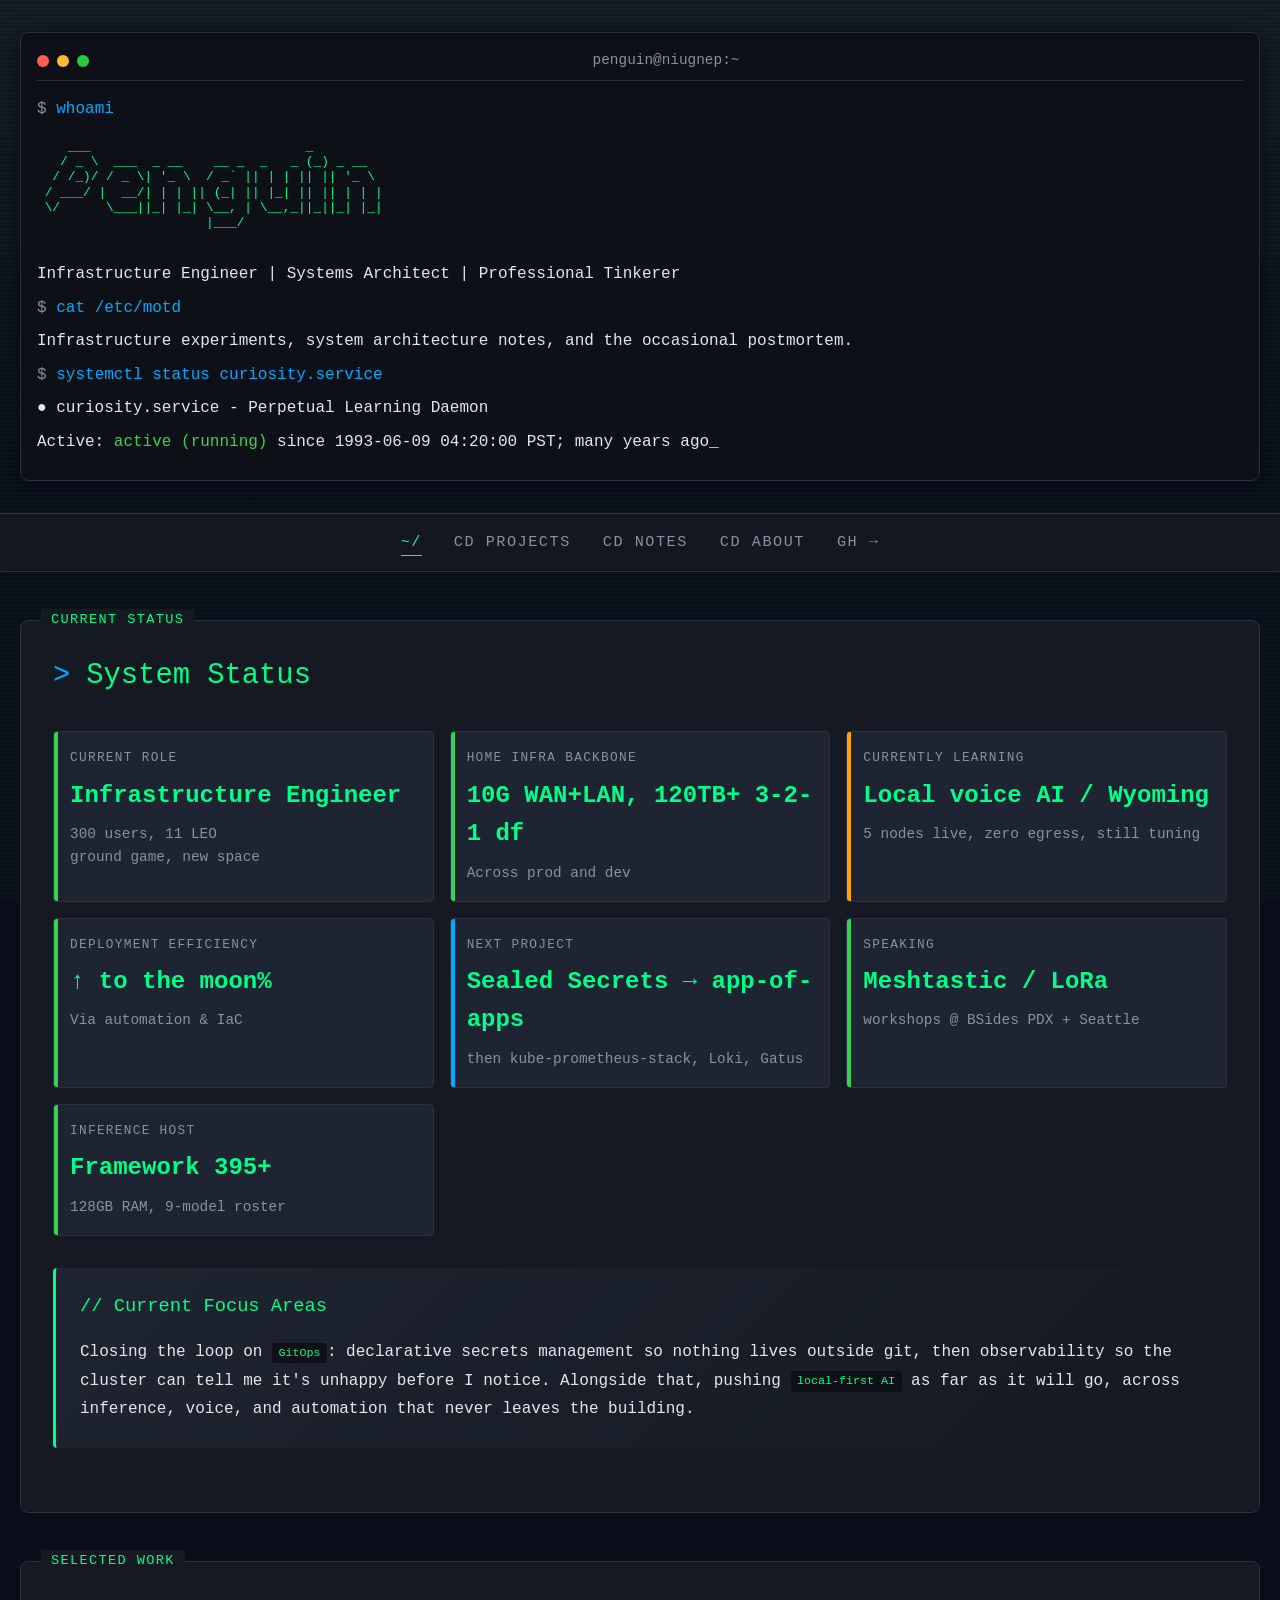
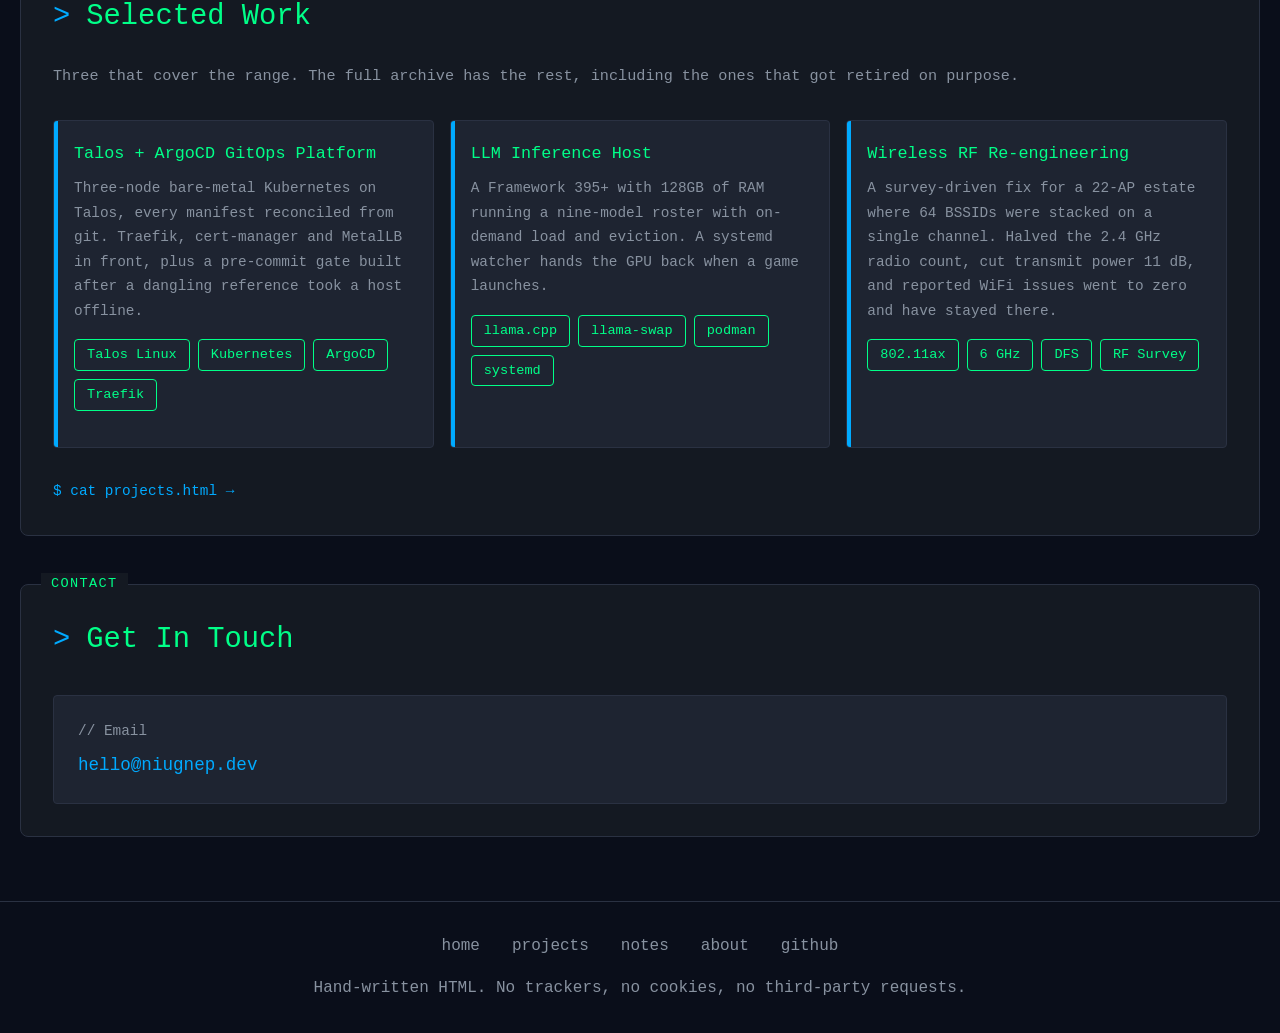
==== commit 2c26ddc5: "Tighten prose across all pages Cut filler and repetition from index, about, notes and projects. Note" ====
--- a/index.html
+++ b/index.html
@@ -2,15 +2,16 @@
 <html lang="en">
 <head>
     <meta charset="UTF-8">
+    <meta http-equiv="Content-Security-Policy" content="default-src 'none'; script-src 'self'; style-src 'self'; img-src 'self' data:; base-uri 'none'; form-action 'none'">
     <meta name="viewport" content="width=device-width, initial-scale=1.0">
     <meta name="robots" content="index, follow, noai, noimageai, max-snippet:-1, max-image-preview:large">
     <meta name="tdm-reservation" content="1">
-    <title>niugnep.me | Infrastructure Lab &amp; Digital Workshop</title>
-    <meta name="description" content="Infrastructure engineering, homelab experiments, and the ongoing quest to understand how things really work.">
+    <title>niugnep.me | Infrastructure Lab</title>
+    <meta name="description" content="Infrastructure engineering, homelab experiments, and system architecture notes.">
     <meta property="og:type" content="website">
     <meta property="og:site_name" content="niugnep.me">
-    <meta property="og:title" content="niugnep.me | Infrastructure Lab &amp; Digital Workshop">
-    <meta property="og:description" content="Infrastructure engineering, homelab experiments, and the ongoing quest to understand how things really work.">
+    <meta property="og:title" content="niugnep.me | Infrastructure Lab">
+    <meta property="og:description" content="Infrastructure engineering, homelab experiments, and system architecture notes.">
     <meta property="og:url" content="https://niugnep.me/">
     <meta name="twitter:card" content="summary">
     <link rel="icon" href="data:image/svg+xml,%3Csvg%20xmlns='http://www.w3.org/2000/svg'%20viewBox='0%200%2032%2032'%3E%3Crect%20width='32'%20height='32'%20rx='6'%20fill='%230a0e1a'/%3E%3Ctext%20x='16'%20y='23'%20font-family='monospace'%20font-size='18'%20fill='%2300ff88'%20text-anchor='middle'%3E%3E_%3C/text%3E%3C/svg%3E">
@@ -48,14 +49,13 @@
                         <span class="prompt">$</span>
                         <span class="command"> cat /etc/motd</span>
                     </div>
-                    <div class="output">Welcome to my digital workshop. Here you'll find infrastructure experiments,</div>
-                    <div class="output">system architecture musings, and the ongoing quest to understand how things really work.</div>
+                    <div class="output">Infrastructure experiments, system architecture notes, and the occasional postmortem.</div>
                     <div>
                         <span class="prompt">$</span>
                         <span class="command"> systemctl status curiosity.service</span>
                     </div>
                     <div class="output">● curiosity.service - Perpetual Learning Daemon</div>
-                    <div class="output">   Active: <span style="color: var(--success);">active (running)</span> since 1993-06-09 04:20:00 PST; many years ago<span class="blink">_</span></div>
+                    <div class="output">   Active: <span class="output-ok">active (running)</span> since 1993-06-09 04:20:00 PST; many years ago<span class="blink">_</span></div>
                 </div>
             </div>
         </div>
@@ -124,7 +124,7 @@
 
             <div class="philosophy-block">
                 <h3>// Current Focus Areas</h3>
-                <p>Closing the loop on <code>GitOps</code>: declarative secrets management so nothing lives outside git, then observability so the cluster can tell me it's unhappy before I notice. Alongside that, pushing <code>local-first AI</code> as far as it will go, across inference, voice, and automation that never leaves the building. Always asking "why" before implementing "how".</p>
+                <p>Closing the loop on <code>GitOps</code>: declarative secrets management so nothing lives outside git, then observability so the cluster can tell me it's unhappy before I notice. Alongside that, pushing <code>local-first AI</code> as far as it will go, across inference, voice, and automation that never leaves the building.</p>
             </div>
         </section>
 
@@ -199,18 +199,6 @@
         </div>
     </footer>
 
-    <script>
-        (function() {
-            const target = document.getElementById('email-contact');
-            if (!target) return;
-            const at = String.fromCharCode(64);
-            const dot = String.fromCharCode(46);
-            const address = 'hello' + at + 'niugnep' + dot + 'dev';
-            const link = document.createElement('a');
-            link.href = 'mail' + 'to:' + address;
-            link.textContent = address;
-            target.appendChild(link);
-        })();
-    </script>
+    <script src="/email.js"></script>
 </body>
 </html>
--- a/style.css
+++ b/style.css
@@ -465,6 +465,21 @@
     line-height: 1.8;
 }
 
+.note-link {
+    margin-top: 1rem;
+    font-size: 0.9rem;
+}
+
+.note-link a {
+    color: var(--accent-secondary);
+    text-decoration: none;
+    transition: color 0.3s;
+}
+
+.note-link a:hover {
+    color: var(--accent-primary);
+}
+
 /* Footer */
 footer {
     margin-top: 4rem;
@@ -763,3 +778,7 @@
         transition-duration: 0.01ms !important;
     }
 }
+
+.output-ok {
+    color: var(--success);
+}
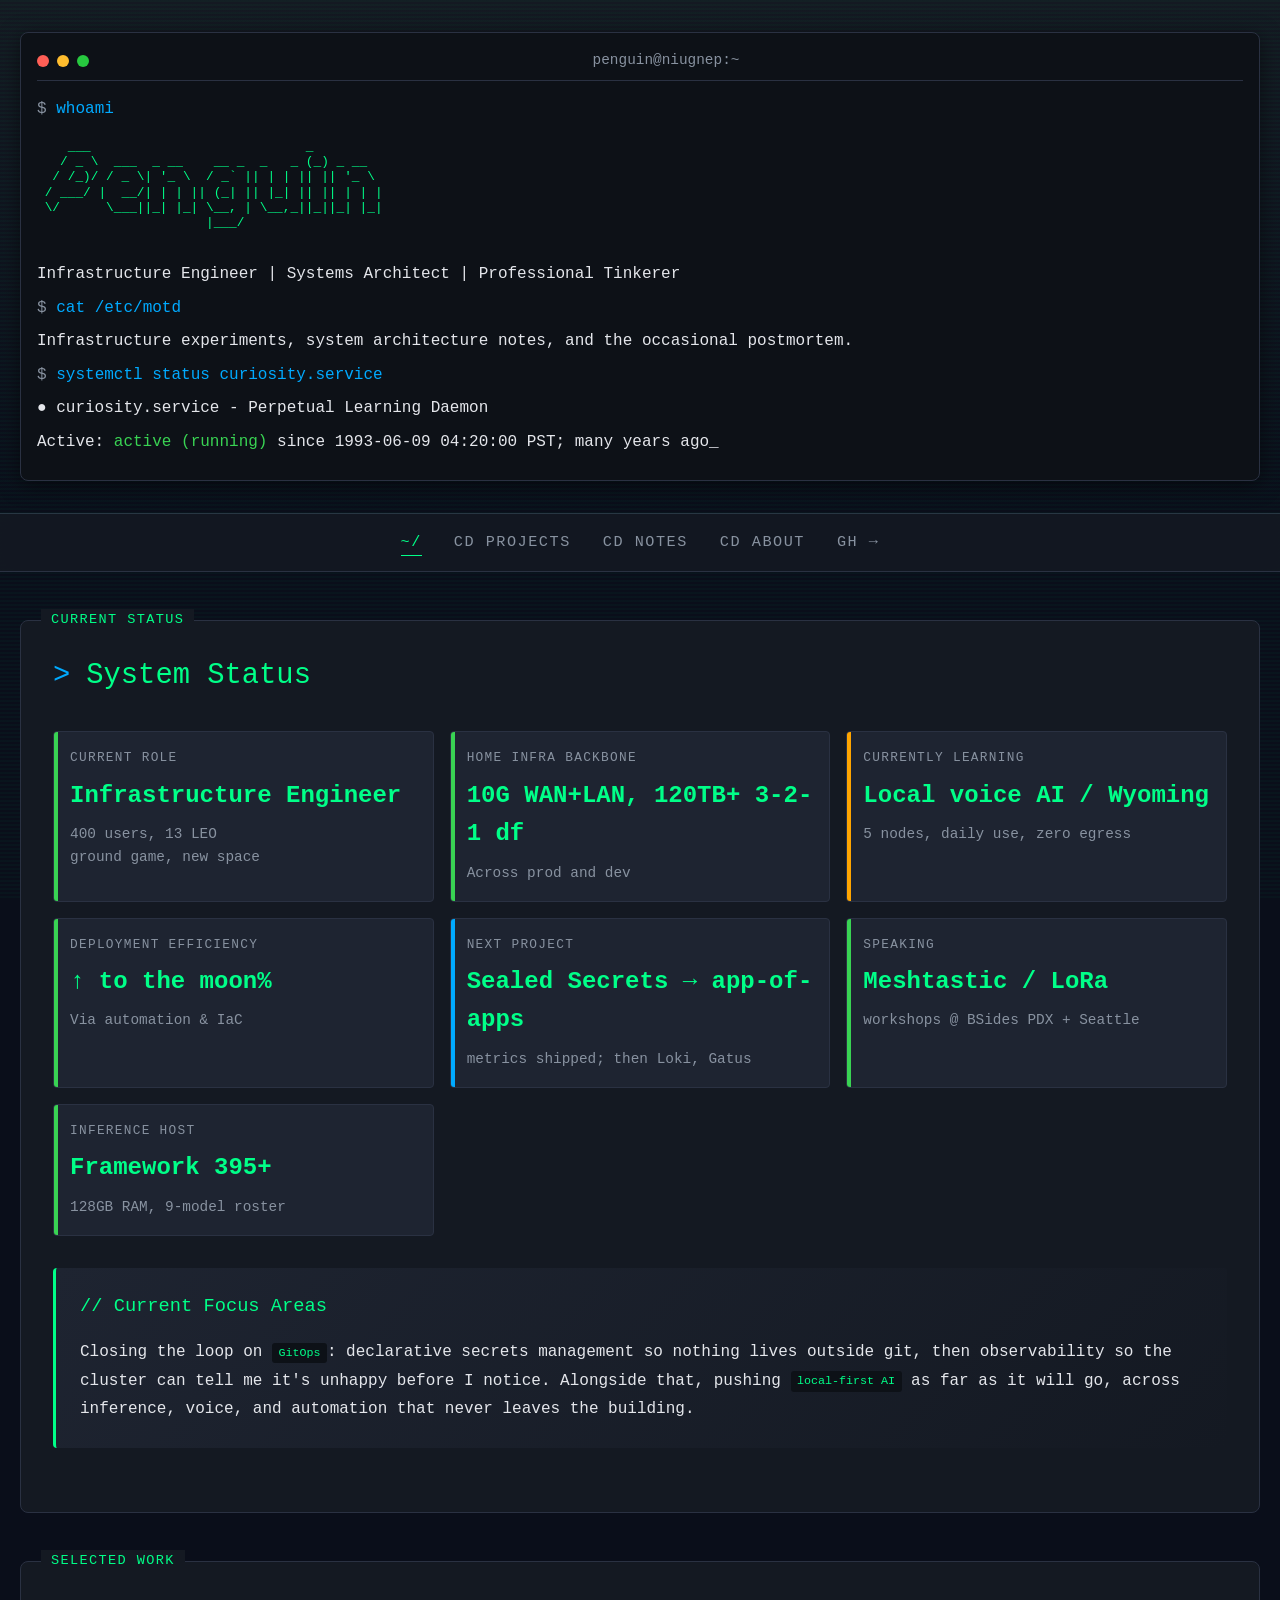
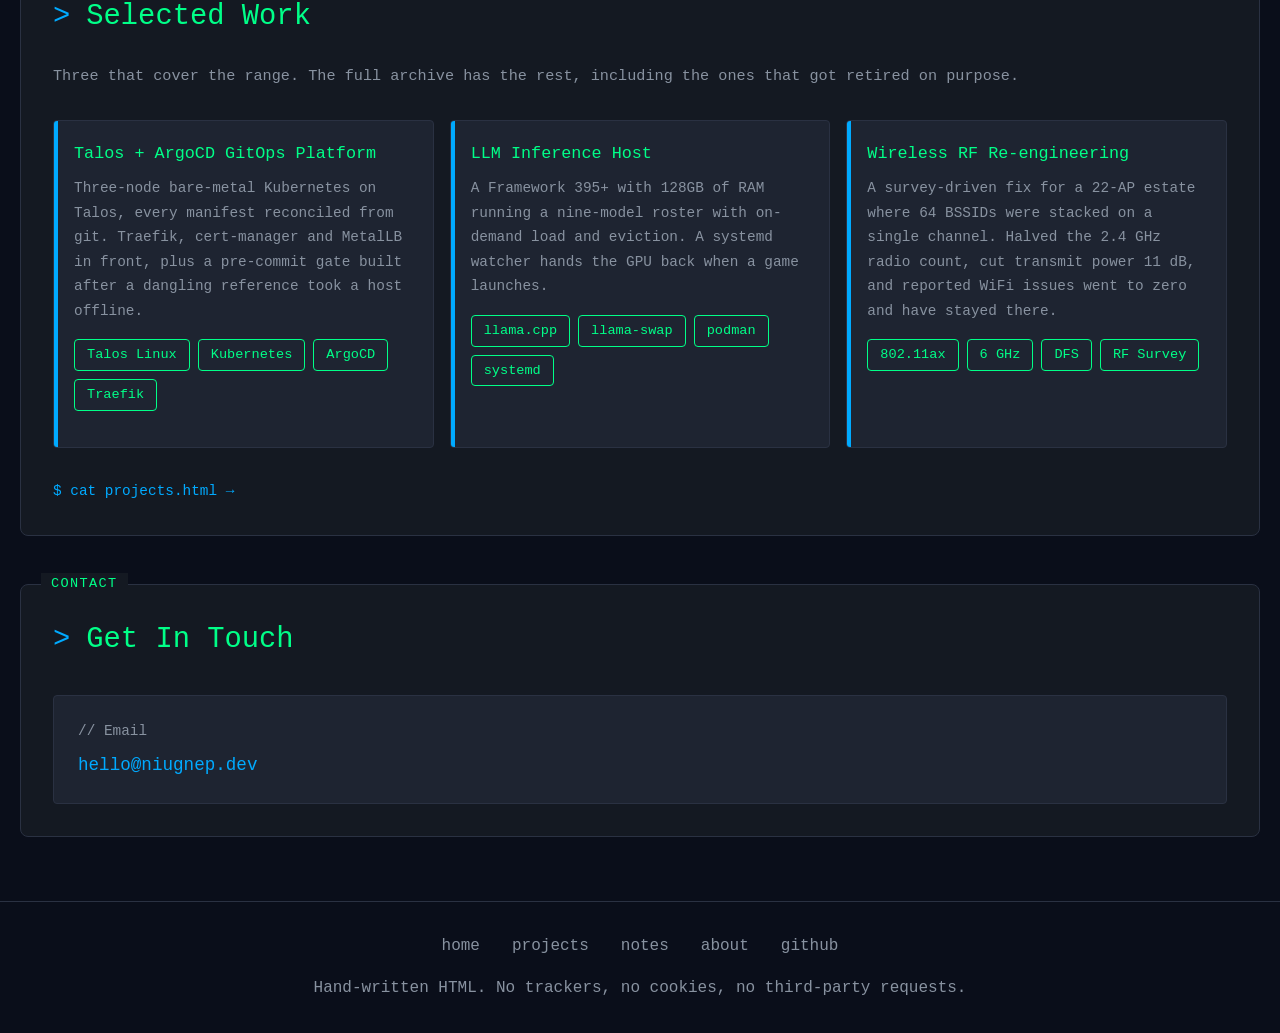
==== commit 87bf36fe: "Update role stats; add observability, subtitle pipeline, lab notes Current Role 400 users / 13 LEO. " ====
--- a/index.html
+++ b/index.html
@@ -81,7 +81,7 @@
                 <div class="status-card">
                     <div class="status-label">Current Role</div>
                     <div class="status-value">Infrastructure Engineer</div>
-                    <div class="status-detail">300 users, 11 LEO</div>
+                    <div class="status-detail">400 users, 13 LEO</div>
                     <div class="status-detail">ground game, new space</div>
                 </div>
 
@@ -94,7 +94,7 @@
                 <div class="status-card learning">
                     <div class="status-label">Currently Learning</div>
                     <div class="status-value">Local voice AI / Wyoming</div>
-                    <div class="status-detail">5 nodes live, zero egress, still tuning</div>
+                    <div class="status-detail">5 nodes, daily use, zero egress</div>
                 </div>
 
                 <div class="status-card">
@@ -106,7 +106,7 @@
                 <div class="status-card planned">
                     <div class="status-label">Next Project</div>
                     <div class="status-value">Sealed Secrets → app-of-apps</div>
-                    <div class="status-detail">then kube-prometheus-stack, Loki, Gatus</div>
+                    <div class="status-detail">metrics shipped; then Loki, Gatus</div>
                 </div>
 
                 <div class="status-card">
